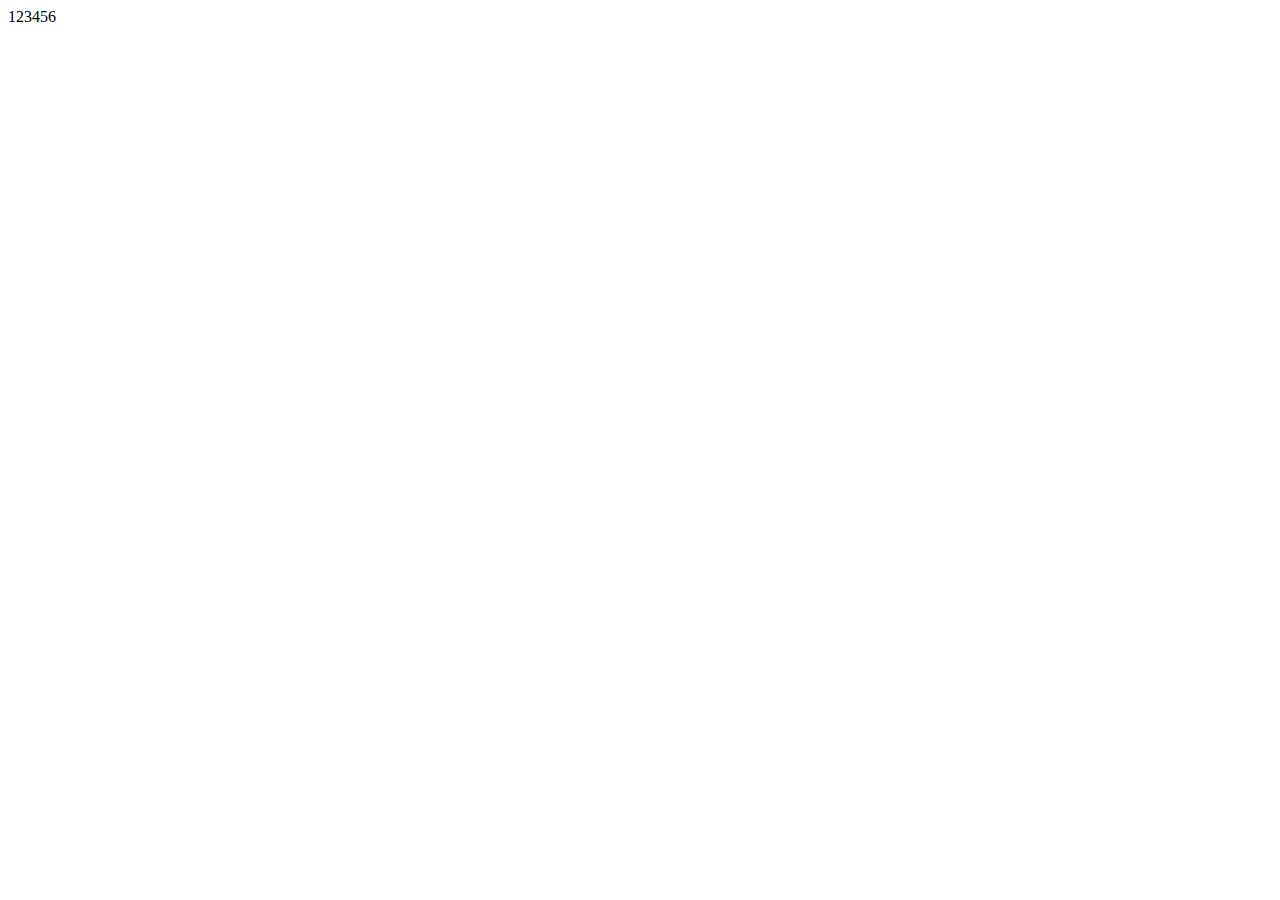
==== index.html @ ac0caf15 "注册和登录功能完成" ====
<!DOCTYPE html>
<html lang="en">
<head>
    <meta charset="UTF-8">
    <meta http-equiv="X-UA-Compatible" content="IE=edge">
    <meta name="viewport" content="width=device-width, initial-scale=1.0">
    <title>Document</title>
</head>
<body>
    123456
</body>
</html>
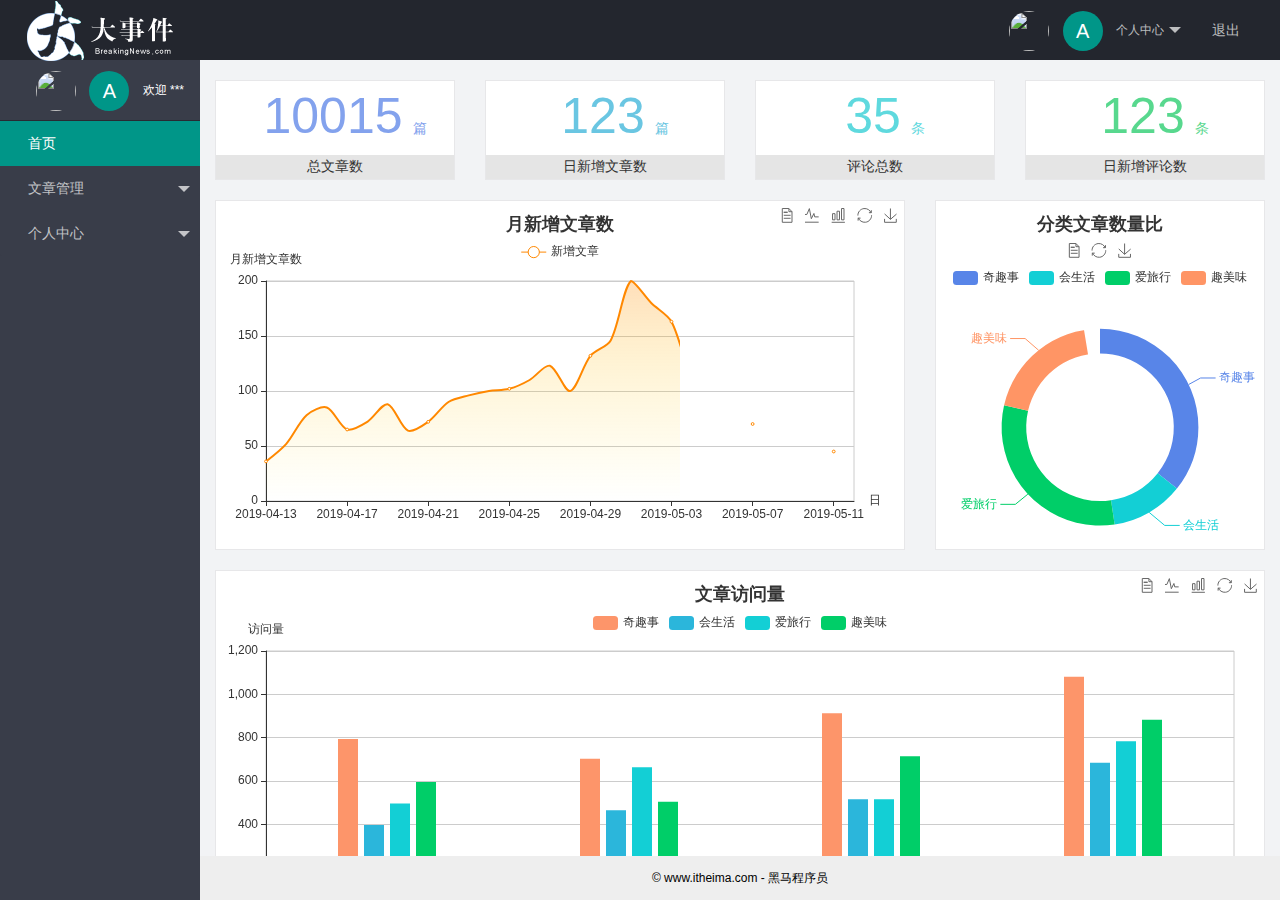
==== commit e74cef14: "主页功能完成" ====
--- a/index.html
+++ b/index.html
@@ -1,12 +1,100 @@
 <!DOCTYPE html>
 <html lang="en">
-<head>
-    <meta charset="UTF-8">
-    <meta http-equiv="X-UA-Compatible" content="IE=edge">
-    <meta name="viewport" content="width=device-width, initial-scale=1.0">
-    <title>Document</title>
-</head>
-<body>
-    123456
-</body>
+  <head>
+    <meta charset="UTF-8" />
+    <meta name="viewport" content="width=device-width, initial-scale=1.0" />
+    <title>后台主页</title>
+    <!-- 导入 layui 的样式表 -->
+    <link rel="stylesheet" href="/assets/lib/layui/css/layui.css" />
+    <link rel="stylesheet" href="/assets/css/index.css">
+  </head>
+  <body class="layui-layout-body">
+    <div class="layui-layout layui-layout-admin">
+        <div class="layui-header">
+          <div class="layui-logo">
+            <img src="/assets/images/logo.png" alt="" />
+          </div>
+          <!-- 头部区域（可配合layui已有的水平导航） -->
+          <ul class="layui-nav layui-layout-right">
+            <li class="layui-nav-item">
+              <a href="javascript:;" class="userinfo">
+                <img src="http://t.cn/RCzsdCq" class="layui-nav-img" />
+                <span class="text-avatar">A</span>
+                个人中心
+              </a>
+              <dl class="layui-nav-child">
+                <dd><a href="javascript:;">基本资料</a></dd>
+                <dd><a href="javascript:;">更换头像</a></dd>
+                <dd><a href="javascript:;">重置密码</a></dd>
+              </dl>
+            </li>
+            <li class="layui-nav-item">
+              <a href="javascript:;" id="btnLogout"><span class="iconfont icon-tuichu"></span>退出</a>
+            </li>
+          </ul>
+        </div>
+  
+        <div class="layui-side layui-bg-black">
+          <div class="layui-side-scroll">
+            <div class="userinfo">
+              <img src="http://t.cn/RCzsdCq" class="layui-nav-img" />
+              <span class="text-avatar">A</span>
+              <span id="welcome">欢迎 ***</span>
+            </div>
+            <!-- 左侧导航区域（可配合layui已有的垂直导航） -->
+            <ul class="layui-nav layui-nav-tree" lay-shrink="all">
+              <li class="layui-nav-item layui-this">
+                <a href="/home/dashboard.html" target="fm"><span class="iconfont icon-home"></span>首页</a>
+              </li>
+              <li class="layui-nav-item">
+                <a class="" href="javascript:;"><span class="iconfont icon-16"></span>文章管理</a>
+                <dl class="layui-nav-child">
+                  <dd>
+                    <a href="javascript:;"><i class="layui-icon layui-icon-app"></i>文章类别</a>
+                  </dd>
+                  <dd>
+                    <a href="javascript:;"><i class="layui-icon layui-icon-app"></i>文章列表</a>
+                  </dd>
+                  <dd>
+                    <a href="javascript:;"><i class="layui-icon layui-icon-app"></i>发布文章</a>
+                  </dd>
+                </dl>
+              </li>
+              <li class="layui-nav-item">
+                <a href="javascript:;"><span class="iconfont icon-user"></span>个人中心</a>
+                <dl class="layui-nav-child">
+                  <dd>
+                    <a href="javascript:;"><i class="layui-icon layui-icon-app"></i>基本资料</a>
+                  </dd>
+                  <dd>
+                    <a href="javascript:;"><i class="layui-icon layui-icon-app"></i>更换头像</a>
+                  </dd>
+                  <dd>
+                    <a href="javascript:;"><i class="layui-icon layui-icon-app"></i>重置密码</a>
+                  </dd>
+                </dl>
+              </li>
+            </ul>
+          </div>
+        </div>
+  
+        <div class="layui-body">
+          <!-- 内容主体区域 -->
+          <iframe name="fm" src="/home/dashboard.html" frameborder="0"></iframe>
+        </div>
+  
+        <div class="layui-footer">
+          <!-- 底部固定区域 -->
+          © www.itheima.com - 黑马程序员
+        </div>
+      </div>
+    <!-- 导入 layui 的JS文件 -->
+    <script src="/assets/lib/layui/layui.all.js"></script>
+    <!-- 导入 jQuery -->
+    <script src="/assets/lib/jquery.js"></script>
+    <!-- 导入自己封装的 baseAPI -->
+    <script src="/assets/js/baseAPI.js"></script>
+    <!-- 导入自己的 js 文件 -->
+    <script src="/assets/js/index.js"></script>
+  </body>
 </html>--- a/assets/lib/layui/css/layui.css
+++ b/assets/lib/layui/css/layui.css
@@ -0,0 +1,2 @@
+/** layui-v2.5.5 MIT License By https://www.layui.com */
+ .layui-inline,img{display:inline-block;vertical-align:middle}h1,h2,h3,h4,h5,h6{font-weight:400}.layui-edge,.layui-header,.layui-inline,.layui-main{position:relative}.layui-body,.layui-edge,.layui-elip{overflow:hidden}.layui-btn,.layui-edge,.layui-inline,img{vertical-align:middle}.layui-btn,.layui-disabled,.layui-icon,.layui-unselect{-moz-user-select:none;-webkit-user-select:none;-ms-user-select:none}.layui-elip,.layui-form-checkbox span,.layui-form-pane .layui-form-label{text-overflow:ellipsis;white-space:nowrap}.layui-breadcrumb,.layui-tree-btnGroup{visibility:hidden}blockquote,body,button,dd,div,dl,dt,form,h1,h2,h3,h4,h5,h6,input,li,ol,p,pre,td,textarea,th,ul{margin:0;padding:0;-webkit-tap-highlight-color:rgba(0,0,0,0)}a:active,a:hover{outline:0}img{border:none}li{list-style:none}table{border-collapse:collapse;border-spacing:0}h4,h5,h6{font-size:100%}button,input,optgroup,option,select,textarea{font-family:inherit;font-size:inherit;font-style:inherit;font-weight:inherit;outline:0}pre{white-space:pre-wrap;white-space:-moz-pre-wrap;white-space:-pre-wrap;white-space:-o-pre-wrap;word-wrap:break-word}body{line-height:24px;font:14px Helvetica Neue,Helvetica,PingFang SC,Tahoma,Arial,sans-serif}hr{height:1px;margin:10px 0;border:0;clear:both}a{color:#333;text-decoration:none}a:hover{color:#777}a cite{font-style:normal;*cursor:pointer}.layui-border-box,.layui-border-box *{box-sizing:border-box}.layui-box,.layui-box *{box-sizing:content-box}.layui-clear{clear:both;*zoom:1}.layui-clear:after{content:'\20';clear:both;*zoom:1;display:block;height:0}.layui-inline{*display:inline;*zoom:1}.layui-edge{display:inline-block;width:0;height:0;border-width:6px;border-style:dashed;border-color:transparent}.layui-edge-top{top:-4px;border-bottom-color:#999;border-bottom-style:solid}.layui-edge-right{border-left-color:#999;border-left-style:solid}.layui-edge-bottom{top:2px;border-top-color:#999;border-top-style:solid}.layui-edge-left{border-right-color:#999;border-right-style:solid}.layui-disabled,.layui-disabled:hover{color:#d2d2d2!important;cursor:not-allowed!important}.layui-circle{border-radius:100%}.layui-show{display:block!important}.layui-hide{display:none!important}@font-face{font-family:layui-icon;src:url(../font/iconfont.eot?v=250);src:url(../font/iconfont.eot?v=250#iefix) format('embedded-opentype'),url(../font/iconfont.woff2?v=250) format('woff2'),url(../font/iconfont.woff?v=250) format('woff'),url(../font/iconfont.ttf?v=250) format('truetype'),url(../font/iconfont.svg?v=250#layui-icon) format('svg')}.layui-icon{font-family:layui-icon!important;font-size:16px;font-style:normal;-webkit-font-smoothing:antialiased;-moz-osx-font-smoothing:grayscale}.layui-icon-reply-fill:before{content:"\e611"}.layui-icon-set-fill:before{content:"\e614"}.layui-icon-menu-fill:before{content:"\e60f"}.layui-icon-search:before{content:"\e615"}.layui-icon-share:before{content:"\e641"}.layui-icon-set-sm:before{content:"\e620"}.layui-icon-engine:before{content:"\e628"}.layui-icon-close:before{content:"\1006"}.layui-icon-close-fill:before{content:"\1007"}.layui-icon-chart-screen:before{content:"\e629"}.layui-icon-star:before{content:"\e600"}.layui-icon-circle-dot:before{content:"\e617"}.layui-icon-chat:before{content:"\e606"}.layui-icon-release:before{content:"\e609"}.layui-icon-list:before{content:"\e60a"}.layui-icon-chart:before{content:"\e62c"}.layui-icon-ok-circle:before{content:"\1005"}.layui-icon-layim-theme:before{content:"\e61b"}.layui-icon-table:before{content:"\e62d"}.layui-icon-right:before{content:"\e602"}.layui-icon-left:before{content:"\e603"}.layui-icon-cart-simple:before{content:"\e698"}.layui-icon-face-cry:before{content:"\e69c"}.layui-icon-face-smile:before{content:"\e6af"}.layui-icon-survey:before{content:"\e6b2"}.layui-icon-tree:before{content:"\e62e"}.layui-icon-upload-circle:before{content:"\e62f"}.layui-icon-add-circle:before{content:"\e61f"}.layui-icon-download-circle:before{content:"\e601"}.layui-icon-templeate-1:before{content:"\e630"}.layui-icon-util:before{content:"\e631"}.layui-icon-face-surprised:before{content:"\e664"}.layui-icon-edit:before{content:"\e642"}.layui-icon-speaker:before{content:"\e645"}.layui-icon-down:before{content:"\e61a"}.layui-icon-file:before{content:"\e621"}.layui-icon-layouts:before{content:"\e632"}.layui-icon-rate-half:before{content:"\e6c9"}.layui-icon-add-circle-fine:before{content:"\e608"}.layui-icon-prev-circle:before{content:"\e633"}.layui-icon-read:before{content:"\e705"}.layui-icon-404:before{content:"\e61c"}.layui-icon-carousel:before{content:"\e634"}.layui-icon-help:before{content:"\e607"}.layui-icon-code-circle:before{content:"\e635"}.layui-icon-water:before{content:"\e636"}.layui-icon-username:before{content:"\e66f"}.layui-icon-find-fill:before{content:"\e670"}.layui-icon-about:before{content:"\e60b"}.layui-icon-location:before{content:"\e715"}.layui-icon-up:before{content:"\e619"}.layui-icon-pause:before{content:"\e651"}.layui-icon-date:before{content:"\e637"}.layui-icon-layim-uploadfile:before{content:"\e61d"}.layui-icon-delete:before{content:"\e640"}.layui-icon-play:before{content:"\e652"}.layui-icon-top:before{content:"\e604"}.layui-icon-friends:before{content:"\e612"}.layui-icon-refresh-3:before{content:"\e9aa"}.layui-icon-ok:before{content:"\e605"}.layui-icon-layer:before{content:"\e638"}.layui-icon-face-smile-fine:before{content:"\e60c"}.layui-icon-dollar:before{content:"\e659"}.layui-icon-group:before{content:"\e613"}.layui-icon-layim-download:before{content:"\e61e"}.layui-icon-picture-fine:before{content:"\e60d"}.layui-icon-link:before{content:"\e64c"}.layui-icon-diamond:before{content:"\e735"}.layui-icon-log:before{content:"\e60e"}.layui-icon-rate-solid:before{content:"\e67a"}.layui-icon-fonts-del:before{content:"\e64f"}.layui-icon-unlink:before{content:"\e64d"}.layui-icon-fonts-clear:before{content:"\e639"}.layui-icon-triangle-r:before{content:"\e623"}.layui-icon-circle:before{content:"\e63f"}.layui-icon-radio:before{content:"\e643"}.layui-icon-align-center:before{content:"\e647"}.layui-icon-align-right:before{content:"\e648"}.layui-icon-align-left:before{content:"\e649"}.layui-icon-loading-1:before{content:"\e63e"}.layui-icon-return:before{content:"\e65c"}.layui-icon-fonts-strong:before{content:"\e62b"}.layui-icon-upload:before{content:"\e67c"}.layui-icon-dialogue:before{content:"\e63a"}.layui-icon-video:before{content:"\e6ed"}.layui-icon-headset:before{content:"\e6fc"}.layui-icon-cellphone-fine:before{content:"\e63b"}.layui-icon-add-1:before{content:"\e654"}.layui-icon-face-smile-b:before{content:"\e650"}.layui-icon-fonts-html:before{content:"\e64b"}.layui-icon-form:before{content:"\e63c"}.layui-icon-cart:before{content:"\e657"}.layui-icon-camera-fill:before{content:"\e65d"}.layui-icon-tabs:before{content:"\e62a"}.layui-icon-fonts-code:before{content:"\e64e"}.layui-icon-fire:before{content:"\e756"}.layui-icon-set:before{content:"\e716"}.layui-icon-fonts-u:before{content:"\e646"}.layui-icon-triangle-d:before{content:"\e625"}.layui-icon-tips:before{content:"\e702"}.layui-icon-picture:before{content:"\e64a"}.layui-icon-more-vertical:before{content:"\e671"}.layui-icon-flag:before{content:"\e66c"}.layui-icon-loading:before{content:"\e63d"}.layui-icon-fonts-i:before{content:"\e644"}.layui-icon-refresh-1:before{content:"\e666"}.layui-icon-rmb:before{content:"\e65e"}.layui-icon-home:before{content:"\e68e"}.layui-icon-user:before{content:"\e770"}.layui-icon-notice:before{content:"\e667"}.layui-icon-login-weibo:before{content:"\e675"}.layui-icon-voice:before{content:"\e688"}.layui-icon-upload-drag:before{content:"\e681"}.layui-icon-login-qq:before{content:"\e676"}.layui-icon-snowflake:before{content:"\e6b1"}.layui-icon-file-b:before{content:"\e655"}.layui-icon-template:before{content:"\e663"}.layui-icon-auz:before{content:"\e672"}.layui-icon-console:before{content:"\e665"}.layui-icon-app:before{content:"\e653"}.layui-icon-prev:before{content:"\e65a"}.layui-icon-website:before{content:"\e7ae"}.layui-icon-next:before{content:"\e65b"}.layui-icon-component:before{content:"\e857"}.layui-icon-more:before{content:"\e65f"}.layui-icon-login-wechat:before{content:"\e677"}.layui-icon-shrink-right:before{content:"\e668"}.layui-icon-spread-left:before{content:"\e66b"}.layui-icon-camera:before{content:"\e660"}.layui-icon-note:before{content:"\e66e"}.layui-icon-refresh:before{content:"\e669"}.layui-icon-female:before{content:"\e661"}.layui-icon-male:before{content:"\e662"}.layui-icon-password:before{content:"\e673"}.layui-icon-senior:before{content:"\e674"}.layui-icon-theme:before{content:"\e66a"}.layui-icon-tread:before{content:"\e6c5"}.layui-icon-praise:before{content:"\e6c6"}.layui-icon-star-fill:before{content:"\e658"}.layui-icon-rate:before{content:"\e67b"}.layui-icon-template-1:before{content:"\e656"}.layui-icon-vercode:before{content:"\e679"}.layui-icon-cellphone:before{content:"\e678"}.layui-icon-screen-full:before{content:"\e622"}.layui-icon-screen-restore:before{content:"\e758"}.layui-icon-cols:before{content:"\e610"}.layui-icon-export:before{content:"\e67d"}.layui-icon-print:before{content:"\e66d"}.layui-icon-slider:before{content:"\e714"}.layui-icon-addition:before{content:"\e624"}.layui-icon-subtraction:before{content:"\e67e"}.layui-icon-service:before{content:"\e626"}.layui-icon-transfer:before{content:"\e691"}.layui-main{width:1140px;margin:0 auto}.layui-header{z-index:1000;height:60px}.layui-header a:hover{transition:all .5s;-webkit-transition:all .5s}.layui-side{position:fixed;left:0;top:0;bottom:0;z-index:999;width:200px;overflow-x:hidden}.layui-side-scroll{position:relative;width:220px;height:100%;overflow-x:hidden}.layui-body{position:absolute;left:200px;right:0;top:0;bottom:0;z-index:998;width:auto;overflow-y:auto;box-sizing:border-box}.layui-layout-body{overflow:hidden}.layui-layout-admin .layui-header{background-color:#23262E}.layui-layout-admin .layui-side{top:60px;width:200px;overflow-x:hidden}.layui-layout-admin .layui-body{position:fixed;top:60px;bottom:44px}.layui-layout-admin .layui-main{width:auto;margin:0 15px}.layui-layout-admin .layui-footer{position:fixed;left:200px;right:0;bottom:0;height:44px;line-height:44px;padding:0 15px;background-color:#eee}.layui-layout-admin .layui-logo{position:absolute;left:0;top:0;width:200px;height:100%;line-height:60px;text-align:center;color:#009688;font-size:16px}.layui-layout-admin .layui-header .layui-nav{background:0 0}.layui-layout-left{position:absolute!important;left:200px;top:0}.layui-layout-right{position:absolute!important;right:0;top:0}.layui-container{position:relative;margin:0 auto;padding:0 15px;box-sizing:border-box}.layui-fluid{position:relative;margin:0 auto;padding:0 15px}.layui-row:after,.layui-row:before{content:'';display:block;clear:both}.layui-col-lg1,.layui-col-lg10,.layui-col-lg11,.layui-col-lg12,.layui-col-lg2,.layui-col-lg3,.layui-col-lg4,.layui-col-lg5,.layui-col-lg6,.layui-col-lg7,.layui-col-lg8,.layui-col-lg9,.layui-col-md1,.layui-col-md10,.layui-col-md11,.layui-col-md12,.layui-col-md2,.layui-col-md3,.layui-col-md4,.layui-col-md5,.layui-col-md6,.layui-col-md7,.layui-col-md8,.layui-col-md9,.layui-col-sm1,.layui-col-sm10,.layui-col-sm11,.layui-col-sm12,.layui-col-sm2,.layui-col-sm3,.layui-col-sm4,.layui-col-sm5,.layui-col-sm6,.layui-col-sm7,.layui-col-sm8,.layui-col-sm9,.layui-col-xs1,.layui-col-xs10,.layui-col-xs11,.layui-col-xs12,.layui-col-xs2,.layui-col-xs3,.layui-col-xs4,.layui-col-xs5,.layui-col-xs6,.layui-col-xs7,.layui-col-xs8,.layui-col-xs9{position:relative;display:block;box-sizing:border-box}.layui-col-xs1,.layui-col-xs10,.layui-col-xs11,.layui-col-xs12,.layui-col-xs2,.layui-col-xs3,.layui-col-xs4,.layui-col-xs5,.layui-col-xs6,.layui-col-xs7,.layui-col-xs8,.layui-col-xs9{float:left}.layui-col-xs1{width:8.33333333%}.layui-col-xs2{width:16.66666667%}.layui-col-xs3{width:25%}.layui-col-xs4{width:33.33333333%}.layui-col-xs5{width:41.66666667%}.layui-col-xs6{width:50%}.layui-col-xs7{width:58.33333333%}.layui-col-xs8{width:66.66666667%}.layui-col-xs9{width:75%}.layui-col-xs10{width:83.33333333%}.layui-col-xs11{width:91.66666667%}.layui-col-xs12{width:100%}.layui-col-xs-offset1{margin-left:8.33333333%}.layui-col-xs-offset2{margin-left:16.66666667%}.layui-col-xs-offset3{margin-left:25%}.layui-col-xs-offset4{margin-left:33.33333333%}.layui-col-xs-offset5{margin-left:41.66666667%}.layui-col-xs-offset6{margin-left:50%}.layui-col-xs-offset7{margin-left:58.33333333%}.layui-col-xs-offset8{margin-left:66.66666667%}.layui-col-xs-offset9{margin-left:75%}.layui-col-xs-offset10{margin-left:83.33333333%}.layui-col-xs-offset11{margin-left:91.66666667%}.layui-col-xs-offset12{margin-left:100%}@media screen and (max-width:768px){.layui-hide-xs{display:none!important}.layui-show-xs-block{display:block!important}.layui-show-xs-inline{display:inline!important}.layui-show-xs-inline-block{display:inline-block!important}}@media screen and (min-width:768px){.layui-container{width:750px}.layui-hide-sm{display:none!important}.layui-show-sm-block{display:block!important}.layui-show-sm-inline{display:inline!important}.layui-show-sm-inline-block{display:inline-block!important}.layui-col-sm1,.layui-col-sm10,.layui-col-sm11,.layui-col-sm12,.layui-col-sm2,.layui-col-sm3,.layui-col-sm4,.layui-col-sm5,.layui-col-sm6,.layui-col-sm7,.layui-col-sm8,.layui-col-sm9{float:left}.layui-col-sm1{width:8.33333333%}.layui-col-sm2{width:16.66666667%}.layui-col-sm3{width:25%}.layui-col-sm4{width:33.33333333%}.layui-col-sm5{width:41.66666667%}.layui-col-sm6{width:50%}.layui-col-sm7{width:58.33333333%}.layui-col-sm8{width:66.66666667%}.layui-col-sm9{width:75%}.layui-col-sm10{width:83.33333333%}.layui-col-sm11{width:91.66666667%}.layui-col-sm12{width:100%}.layui-col-sm-offset1{margin-left:8.33333333%}.layui-col-sm-offset2{margin-left:16.66666667%}.layui-col-sm-offset3{margin-left:25%}.layui-col-sm-offset4{margin-left:33.33333333%}.layui-col-sm-offset5{margin-left:41.66666667%}.layui-col-sm-offset6{margin-left:50%}.layui-col-sm-offset7{margin-left:58.33333333%}.layui-col-sm-offset8{margin-left:66.66666667%}.layui-col-sm-offset9{margin-left:75%}.layui-col-sm-offset10{margin-left:83.33333333%}.layui-col-sm-offset11{margin-left:91.66666667%}.layui-col-sm-offset12{margin-left:100%}}@media screen and (min-width:992px){.layui-container{width:970px}.layui-hide-md{display:none!important}.layui-show-md-block{display:block!important}.layui-show-md-inline{display:inline!important}.layui-show-md-inline-block{display:inline-block!important}.layui-col-md1,.layui-col-md10,.layui-col-md11,.layui-col-md12,.layui-col-md2,.layui-col-md3,.layui-col-md4,.layui-col-md5,.layui-col-md6,.layui-col-md7,.layui-col-md8,.layui-col-md9{float:left}.layui-col-md1{width:8.33333333%}.layui-col-md2{width:16.66666667%}.layui-col-md3{width:25%}.layui-col-md4{width:33.33333333%}.layui-col-md5{width:41.66666667%}.layui-col-md6{width:50%}.layui-col-md7{width:58.33333333%}.layui-col-md8{width:66.66666667%}.layui-col-md9{width:75%}.layui-col-md10{width:83.33333333%}.layui-col-md11{width:91.66666667%}.layui-col-md12{width:100%}.layui-col-md-offset1{margin-left:8.33333333%}.layui-col-md-offset2{margin-left:16.66666667%}.layui-col-md-offset3{margin-left:25%}.layui-col-md-offset4{margin-left:33.33333333%}.layui-col-md-offset5{margin-left:41.66666667%}.layui-col-md-offset6{margin-left:50%}.layui-col-md-offset7{margin-left:58.33333333%}.layui-col-md-offset8{margin-left:66.66666667%}.layui-col-md-offset9{margin-left:75%}.layui-col-md-offset10{margin-left:83.33333333%}.layui-col-md-offset11{margin-left:91.66666667%}.layui-col-md-offset12{margin-left:100%}}@media screen and (min-width:1200px){.layui-container{width:1170px}.layui-hide-lg{display:none!important}.layui-show-lg-block{display:block!important}.layui-show-lg-inline{display:inline!important}.layui-show-lg-inline-block{display:inline-block!important}.layui-col-lg1,.layui-col-lg10,.layui-col-lg11,.layui-col-lg12,.layui-col-lg2,.layui-col-lg3,.layui-col-lg4,.layui-col-lg5,.layui-col-lg6,.layui-col-lg7,.layui-col-lg8,.layui-col-lg9{float:left}.layui-col-lg1{width:8.33333333%}.layui-col-lg2{width:16.66666667%}.layui-col-lg3{width:25%}.layui-col-lg4{width:33.33333333%}.layui-col-lg5{width:41.66666667%}.layui-col-lg6{width:50%}.layui-col-lg7{width:58.33333333%}.layui-col-lg8{width:66.66666667%}.layui-col-lg9{width:75%}.layui-col-lg10{width:83.33333333%}.layui-col-lg11{width:91.66666667%}.layui-col-lg12{width:100%}.layui-col-lg-offset1{margin-left:8.33333333%}.layui-col-lg-offset2{margin-left:16.66666667%}.layui-col-lg-offset3{margin-left:25%}.layui-col-lg-offset4{margin-left:33.33333333%}.layui-col-lg-offset5{margin-left:41.66666667%}.layui-col-lg-offset6{margin-left:50%}.layui-col-lg-offset7{margin-left:58.33333333%}.layui-col-lg-offset8{margin-left:66.66666667%}.layui-col-lg-offset9{margin-left:75%}.layui-col-lg-offset10{margin-left:83.33333333%}.layui-col-lg-offset11{margin-left:91.66666667%}.layui-col-lg-offset12{margin-left:100%}}.layui-col-space1{margin:-.5px}.layui-col-space1>*{padding:.5px}.layui-col-space3{margin:-1.5px}.layui-col-space3>*{padding:1.5px}.layui-col-space5{margin:-2.5px}.layui-col-space5>*{padding:2.5px}.layui-col-space8{margin:-3.5px}.layui-col-space8>*{padding:3.5px}.layui-col-space10{margin:-5px}.layui-col-space10>*{padding:5px}.layui-col-space12{margin:-6px}.layui-col-space12>*{padding:6px}.layui-col-space15{margin:-7.5px}.layui-col-space15>*{padding:7.5px}.layui-col-space18{margin:-9px}.layui-col-space18>*{padding:9px}.layui-col-space20{margin:-10px}.layui-col-space20>*{padding:10px}.layui-col-space22{margin:-11px}.layui-col-space22>*{padding:11px}.layui-col-space25{margin:-12.5px}.layui-col-space25>*{padding:12.5px}.layui-col-space30{margin:-15px}.layui-col-space30>*{padding:15px}.layui-btn,.layui-input,.layui-select,.layui-textarea,.layui-upload-button{outline:0;-webkit-appearance:none;transition:all .3s;-webkit-transition:all .3s;box-sizing:border-box}.layui-elem-quote{margin-bottom:10px;padding:15px;line-height:22px;border-left:5px solid #009688;border-radius:0 2px 2px 0;background-color:#f2f2f2}.layui-quote-nm{border-style:solid;border-width:1px 1px 1px 5px;background:0 0}.layui-elem-field{margin-bottom:10px;padding:0;border-width:1px;border-style:solid}.layui-elem-field legend{margin-left:20px;padding:0 10px;font-size:20px;font-weight:300}.layui-field-title{margin:10px 0 20px;border-width:1px 0 0}.layui-field-box{padding:10px 15px}.layui-field-title .layui-field-box{padding:10px 0}.layui-progress{position:relative;height:6px;border-radius:20px;background-color:#e2e2e2}.layui-progress-bar{position:absolute;left:0;top:0;width:0;max-width:100%;height:6px;border-radius:20px;text-align:right;background-color:#5FB878;transition:all .3s;-webkit-transition:all .3s}.layui-progress-big,.layui-progress-big .layui-progress-bar{height:18px;line-height:18px}.layui-progress-text{position:relative;top:-20px;line-height:18px;font-size:12px;color:#666}.layui-progress-big .layui-progress-text{position:static;padding:0 10px;color:#fff}.layui-collapse{border-width:1px;border-style:solid;border-radius:2px}.layui-colla-content,.layui-colla-item{border-top-width:1px;border-top-style:solid}.layui-colla-item:first-child{border-top:none}.layui-colla-title{position:relative;height:42px;line-height:42px;padding:0 15px 0 35px;color:#333;background-color:#f2f2f2;cursor:pointer;font-size:14px;overflow:hidden}.layui-colla-content{display:none;padding:10px 15px;line-height:22px;color:#666}.layui-colla-icon{position:absolute;left:15px;top:0;font-size:14px}.layui-card{margin-bottom:15px;border-radius:2px;background-color:#fff;box-shadow:0 1px 2px 0 rgba(0,0,0,.05)}.layui-card:last-child{margin-bottom:0}.layui-card-header{position:relative;height:42px;line-height:42px;padding:0 15px;border-bottom:1px solid #f6f6f6;color:#333;border-radius:2px 2px 0 0;font-size:14px}.layui-bg-black,.layui-bg-blue,.layui-bg-cyan,.layui-bg-green,.layui-bg-orange,.layui-bg-red{color:#fff!important}.layui-card-body{position:relative;padding:10px 15px;line-height:24px}.layui-card-body[pad15]{padding:15px}.layui-card-body[pad20]{padding:20px}.layui-card-body .layui-table{margin:5px 0}.layui-card .layui-tab{margin:0}.layui-panel-window{position:relative;padding:15px;border-radius:0;border-top:5px solid #E6E6E6;background-color:#fff}.layui-auxiliar-moving{position:fixed;left:0;right:0;top:0;bottom:0;width:100%;height:100%;background:0 0;z-index:9999999999}.layui-form-label,.layui-form-mid,.layui-form-select,.layui-input-block,.layui-input-inline,.layui-textarea{position:relative}.layui-bg-red{background-color:#FF5722!important}.layui-bg-orange{background-color:#FFB800!important}.layui-bg-green{background-color:#009688!important}.layui-bg-cyan{background-color:#2F4056!important}.layui-bg-blue{background-color:#1E9FFF!important}.layui-bg-black{background-color:#393D49!important}.layui-bg-gray{background-color:#eee!important;color:#666!important}.layui-badge-rim,.layui-colla-content,.layui-colla-item,.layui-collapse,.layui-elem-field,.layui-form-pane .layui-form-item[pane],.layui-form-pane .layui-form-label,.layui-input,.layui-layedit,.layui-layedit-tool,.layui-quote-nm,.layui-select,.layui-tab-bar,.layui-tab-card,.layui-tab-title,.layui-tab-title .layui-this:after,.layui-textarea{border-color:#e6e6e6}.layui-timeline-item:before,hr{background-color:#e6e6e6}.layui-text{line-height:22px;font-size:14px;color:#666}.layui-text h1,.layui-text h2,.layui-text h3{font-weight:500;color:#333}.layui-text h1{font-size:30px}.layui-text h2{font-size:24px}.layui-text h3{font-size:18px}.layui-text a:not(.layui-btn){color:#01AAED}.layui-text a:not(.layui-btn):hover{text-decoration:underline}.layui-text ul{padding:5px 0 5px 15px}.layui-text ul li{margin-top:5px;list-style-type:disc}.layui-text em,.layui-word-aux{color:#999!important;padding:0 5px!important}.layui-btn{display:inline-block;height:38px;line-height:38px;padding:0 18px;background-color:#009688;color:#fff;white-space:nowrap;text-align:center;font-size:14px;border:none;border-radius:2px;cursor:pointer}.layui-btn:hover{opacity:.8;filter:alpha(opacity=80);color:#fff}.layui-btn:active{opacity:1;filter:alpha(opacity=100)}.layui-btn+.layui-btn{margin-left:10px}.layui-btn-container{font-size:0}.layui-btn-container .layui-btn{margin-right:10px;margin-bottom:10px}.layui-btn-container .layui-btn+.layui-btn{margin-left:0}.layui-table .layui-btn-container .layui-btn{margin-bottom:9px}.layui-btn-radius{border-radius:100px}.layui-btn .layui-icon{margin-right:3px;font-size:18px;vertical-align:bottom;vertical-align:middle\9}.layui-btn-primary{border:1px solid #C9C9C9;background-color:#fff;color:#555}.layui-btn-primary:hover{border-color:#009688;color:#333}.layui-btn-normal{background-color:#1E9FFF}.layui-btn-warm{background-color:#FFB800}.layui-btn-danger{background-color:#FF5722}.layui-btn-checked{background-color:#5FB878}.layui-btn-disabled,.layui-btn-disabled:active,.layui-btn-disabled:hover{border:1px solid #e6e6e6;background-color:#FBFBFB;color:#C9C9C9;cursor:not-allowed;opacity:1}.layui-btn-lg{height:44px;line-height:44px;padding:0 25px;font-size:16px}.layui-btn-sm{height:30px;line-height:30px;padding:0 10px;font-size:12px}.layui-btn-sm i{font-size:16px!important}.layui-btn-xs{height:22px;line-height:22px;padding:0 5px;font-size:12px}.layui-btn-xs i{font-size:14px!important}.layui-btn-group{display:inline-block;vertical-align:middle;font-size:0}.layui-btn-group .layui-btn{margin-left:0!important;margin-right:0!important;border-left:1px solid rgba(255,255,255,.5);border-radius:0}.layui-btn-group .layui-btn-primary{border-left:none}.layui-btn-group .layui-btn-primary:hover{border-color:#C9C9C9;color:#009688}.layui-btn-group .layui-btn:first-child{border-left:none;border-radius:2px 0 0 2px}.layui-btn-group .layui-btn-primary:first-child{border-left:1px solid #c9c9c9}.layui-btn-group .layui-btn:last-child{border-radius:0 2px 2px 0}.layui-btn-group .layui-btn+.layui-btn{margin-left:0}.layui-btn-group+.layui-btn-group{margin-left:10px}.layui-btn-fluid{width:100%}.layui-input,.layui-select,.layui-textarea{height:38px;line-height:1.3;line-height:38px\9;border-width:1px;border-style:solid;background-color:#fff;border-radius:2px}.layui-input::-webkit-input-placeholder,.layui-select::-webkit-input-placeholder,.layui-textarea::-webkit-input-placeholder{line-height:1.3}.layui-input,.layui-textarea{display:block;width:100%;padding-left:10px}.layui-input:hover,.layui-textarea:hover{border-color:#D2D2D2!important}.layui-input:focus,.layui-textarea:focus{border-color:#C9C9C9!important}.layui-textarea{min-height:100px;height:auto;line-height:20px;padding:6px 10px;resize:vertical}.layui-select{padding:0 10px}.layui-form input[type=checkbox],.layui-form input[type=radio],.layui-form select{display:none}.layui-form [lay-ignore]{display:initial}.layui-form-item{margin-bottom:15px;clear:both;*zoom:1}.layui-form-item:after{content:'\20';clear:both;*zoom:1;display:block;height:0}.layui-form-label{float:left;display:block;padding:9px 15px;width:80px;font-weight:400;line-height:20px;text-align:right}.layui-form-label-col{display:block;float:none;padding:9px 0;line-height:20px;text-align:left}.layui-form-item .layui-inline{margin-bottom:5px;margin-right:10px}.layui-input-block{margin-left:110px;min-height:36px}.layui-input-inline{display:inline-block;vertical-align:middle}.layui-form-item .layui-input-inline{float:left;width:190px;margin-right:10px}.layui-form-text .layui-input-inline{width:auto}.layui-form-mid{float:left;display:block;padding:9px 0!important;line-height:20px;margin-right:10px}.layui-form-danger+.layui-form-select .layui-input,.layui-form-danger:focus{border-color:#FF5722!important}.layui-form-select .layui-input{padding-right:30px;cursor:pointer}.layui-form-select .layui-edge{position:absolute;right:10px;top:50%;margin-top:-3px;cursor:pointer;border-width:6px;border-top-color:#c2c2c2;border-top-style:solid;transition:all .3s;-webkit-transition:all .3s}.layui-form-select dl{display:none;position:absolute;left:0;top:42px;padding:5px 0;z-index:899;min-width:100%;border:1px solid #d2d2d2;max-height:300px;overflow-y:auto;background-color:#fff;border-radius:2px;box-shadow:0 2px 4px rgba(0,0,0,.12);box-sizing:border-box}.layui-form-select dl dd,.layui-form-select dl dt{padding:0 10px;line-height:36px;white-space:nowrap;overflow:hidden;text-overflow:ellipsis}.layui-form-select dl dt{font-size:12px;color:#999}.layui-form-select dl dd{cursor:pointer}.layui-form-select dl dd:hover{background-color:#f2f2f2;-webkit-transition:.5s all;transition:.5s all}.layui-form-select .layui-select-group dd{padding-left:20px}.layui-form-select dl dd.layui-select-tips{padding-left:10px!important;color:#999}.layui-form-select dl dd.layui-this{background-color:#5FB878;color:#fff}.layui-form-checkbox,.layui-form-select dl dd.layui-disabled{background-color:#fff}.layui-form-selected dl{display:block}.layui-form-checkbox,.layui-form-checkbox *,.layui-form-switch{display:inline-block;vertical-align:middle}.layui-form-selected .layui-edge{margin-top:-9px;-webkit-transform:rotate(180deg);transform:rotate(180deg);margin-top:-3px\9}:root .layui-form-selected .layui-edge{margin-top:-9px\0/IE9}.layui-form-selectup dl{top:auto;bottom:42px}.layui-select-none{margin:5px 0;text-align:center;color:#999}.layui-select-disabled .layui-disabled{border-color:#eee!important}.layui-select-disabled .layui-edge{border-top-color:#d2d2d2}.layui-form-checkbox{position:relative;height:30px;line-height:30px;margin-right:10px;padding-right:30px;cursor:pointer;font-size:0;-webkit-transition:.1s linear;transition:.1s linear;box-sizing:border-box}.layui-form-checkbox span{padding:0 10px;height:100%;font-size:14px;border-radius:2px 0 0 2px;background-color:#d2d2d2;color:#fff;overflow:hidden}.layui-form-checkbox:hover span{background-color:#c2c2c2}.layui-form-checkbox i{position:absolute;right:0;top:0;width:30px;height:28px;border:1px solid #d2d2d2;border-left:none;border-radius:0 2px 2px 0;color:#fff;font-size:20px;text-align:center}.layui-form-checkbox:hover i{border-color:#c2c2c2;color:#c2c2c2}.layui-form-checked,.layui-form-checked:hover{border-color:#5FB878}.layui-form-checked span,.layui-form-checked:hover span{background-color:#5FB878}.layui-form-checked i,.layui-form-checked:hover i{color:#5FB878}.layui-form-item .layui-form-checkbox{margin-top:4px}.layui-form-checkbox[lay-skin=primary]{height:auto!important;line-height:normal!important;min-width:18px;min-height:18px;border:none!important;margin-right:0;padding-left:28px;padding-right:0;background:0 0}.layui-form-checkbox[lay-skin=primary] span{padding-left:0;padding-right:15px;line-height:18px;background:0 0;color:#666}.layui-form-checkbox[lay-skin=primary] i{right:auto;left:0;width:16px;height:16px;line-height:16px;border:1px solid #d2d2d2;font-size:12px;border-radius:2px;background-color:#fff;-webkit-transition:.1s linear;transition:.1s linear}.layui-form-checkbox[lay-skin=primary]:hover i{border-color:#5FB878;color:#fff}.layui-form-checked[lay-skin=primary] i{border-color:#5FB878!important;background-color:#5FB878;color:#fff}.layui-checkbox-disbaled[lay-skin=primary] span{background:0 0!important;color:#c2c2c2}.layui-checkbox-disbaled[lay-skin=primary]:hover i{border-color:#d2d2d2}.layui-form-item .layui-form-checkbox[lay-skin=primary]{margin-top:10px}.layui-form-switch{position:relative;height:22px;line-height:22px;min-width:35px;padding:0 5px;margin-top:8px;border:1px solid #d2d2d2;border-radius:20px;cursor:pointer;background-color:#fff;-webkit-transition:.1s linear;transition:.1s linear}.layui-form-switch i{position:absolute;left:5px;top:3px;width:16px;height:16px;border-radius:20px;background-color:#d2d2d2;-webkit-transition:.1s linear;transition:.1s linear}.layui-form-switch em{position:relative;top:0;width:25px;margin-left:21px;padding:0!important;text-align:center!important;color:#999!important;font-style:normal!important;font-size:12px}.layui-form-onswitch{border-color:#5FB878;background-color:#5FB878}.layui-checkbox-disbaled,.layui-checkbox-disbaled i{border-color:#e2e2e2!important}.layui-form-onswitch i{left:100%;margin-left:-21px;background-color:#fff}.layui-form-onswitch em{margin-left:5px;margin-right:21px;color:#fff!important}.layui-checkbox-disbaled span{background-color:#e2e2e2!important}.layui-checkbox-disbaled:hover i{color:#fff!important}[lay-radio]{display:none}.layui-form-radio,.layui-form-radio *{display:inline-block;vertical-align:middle}.layui-form-radio{line-height:28px;margin:6px 10px 0 0;padding-right:10px;cursor:pointer;font-size:0}.layui-form-radio *{font-size:14px}.layui-form-radio>i{margin-right:8px;font-size:22px;color:#c2c2c2}.layui-form-radio>i:hover,.layui-form-radioed>i{color:#5FB878}.layui-radio-disbaled>i{color:#e2e2e2!important}.layui-form-pane .layui-form-label{width:110px;padding:8px 15px;height:38px;line-height:20px;border-width:1px;border-style:solid;border-radius:2px 0 0 2px;text-align:center;background-color:#FBFBFB;overflow:hidden;box-sizing:border-box}.layui-form-pane .layui-input-inline{margin-left:-1px}.layui-form-pane .layui-input-block{margin-left:110px;left:-1px}.layui-form-pane .layui-input{border-radius:0 2px 2px 0}.layui-form-pane .layui-form-text .layui-form-label{float:none;width:100%;border-radius:2px;box-sizing:border-box;text-align:left}.layui-form-pane .layui-form-text .layui-input-inline{display:block;margin:0;top:-1px;clear:both}.layui-form-pane .layui-form-text .layui-input-block{margin:0;left:0;top:-1px}.layui-form-pane .layui-form-text .layui-textarea{min-height:100px;border-radius:0 0 2px 2px}.layui-form-pane .layui-form-checkbox{margin:4px 0 4px 10px}.layui-form-pane .layui-form-radio,.layui-form-pane .layui-form-switch{margin-top:6px;margin-left:10px}.layui-form-pane .layui-form-item[pane]{position:relative;border-width:1px;border-style:solid}.layui-form-pane .layui-form-item[pane] .layui-form-label{position:absolute;left:0;top:0;height:100%;border-width:0 1px 0 0}.layui-form-pane .layui-form-item[pane] .layui-input-inline{margin-left:110px}@media screen and (max-width:450px){.layui-form-item .layui-form-label{text-overflow:ellipsis;overflow:hidden;white-space:nowrap}.layui-form-item .layui-inline{display:block;margin-right:0;margin-bottom:20px;clear:both}.layui-form-item .layui-inline:after{content:'\20';clear:both;display:block;height:0}.layui-form-item .layui-input-inline{display:block;float:none;left:-3px;width:auto;margin:0 0 10px 112px}.layui-form-item .layui-input-inline+.layui-form-mid{margin-left:110px;top:-5px;padding:0}.layui-form-item .layui-form-checkbox{margin-right:5px;margin-bottom:5px}}.layui-layedit{border-width:1px;border-style:solid;border-radius:2px}.layui-layedit-tool{padding:3px 5px;border-bottom-width:1px;border-bottom-style:solid;font-size:0}.layedit-tool-fixed{position:fixed;top:0;border-top:1px solid #e2e2e2}.layui-layedit-tool .layedit-tool-mid,.layui-layedit-tool .layui-icon{display:inline-block;vertical-align:middle;text-align:center;font-size:14px}.layui-layedit-tool .layui-icon{position:relative;width:32px;height:30px;line-height:30px;margin:3px 5px;color:#777;cursor:pointer;border-radius:2px}.layui-layedit-tool .layui-icon:hover{color:#393D49}.layui-layedit-tool .layui-icon:active{color:#000}.layui-layedit-tool .layedit-tool-active{background-color:#e2e2e2;color:#000}.layui-layedit-tool .layui-disabled,.layui-layedit-tool .layui-disabled:hover{color:#d2d2d2;cursor:not-allowed}.layui-layedit-tool .layedit-tool-mid{width:1px;height:18px;margin:0 10px;background-color:#d2d2d2}.layedit-tool-html{width:50px!important;font-size:30px!important}.layedit-tool-b,.layedit-tool-code,.layedit-tool-help{font-size:16px!important}.layedit-tool-d,.layedit-tool-face,.layedit-tool-image,.layedit-tool-unlink{font-size:18px!important}.layedit-tool-image input{position:absolute;font-size:0;left:0;top:0;width:100%;height:100%;opacity:.01;filter:Alpha(opacity=1);cursor:pointer}.layui-layedit-iframe iframe{display:block;width:100%}#LAY_layedit_code{overflow:hidden}.layui-laypage{display:inline-block;*display:inline;*zoom:1;vertical-align:middle;margin:10px 0;font-size:0}.layui-laypage>a:first-child,.layui-laypage>a:first-child em{border-radius:2px 0 0 2px}.layui-laypage>a:last-child,.layui-laypage>a:last-child em{border-radius:0 2px 2px 0}.layui-laypage>:first-child{margin-left:0!important}.layui-laypage>:last-child{margin-right:0!important}.layui-laypage a,.layui-laypage button,.layui-laypage input,.layui-laypage select,.layui-laypage span{border:1px solid #e2e2e2}.layui-laypage a,.layui-laypage span{display:inline-block;*display:inline;*zoom:1;vertical-align:middle;padding:0 15px;height:28px;line-height:28px;margin:0 -1px 5px 0;background-color:#fff;color:#333;font-size:12px}.layui-flow-more a *,.layui-laypage input,.layui-table-view select[lay-ignore]{display:inline-block}.layui-laypage a:hover{color:#009688}.layui-laypage em{font-style:normal}.layui-laypage .layui-laypage-spr{color:#999;font-weight:700}.layui-laypage a{text-decoration:none}.layui-laypage .layui-laypage-curr{position:relative}.layui-laypage .layui-laypage-curr em{position:relative;color:#fff}.layui-laypage .layui-laypage-curr .layui-laypage-em{position:absolute;left:-1px;top:-1px;padding:1px;width:100%;height:100%;background-color:#009688}.layui-laypage-em{border-radius:2px}.layui-laypage-next em,.layui-laypage-prev em{font-family:Sim sun;font-size:16px}.layui-laypage .layui-laypage-count,.layui-laypage .layui-laypage-limits,.layui-laypage .layui-laypage-refresh,.layui-laypage .layui-laypage-skip{margin-left:10px;margin-right:10px;padding:0;border:none}.layui-laypage .layui-laypage-limits,.layui-laypage .layui-laypage-refresh{vertical-align:top}.layui-laypage .layui-laypage-refresh i{font-size:18px;cursor:pointer}.layui-laypage select{height:22px;padding:3px;border-radius:2px;cursor:pointer}.layui-laypage .layui-laypage-skip{height:30px;line-height:30px;color:#999}.layui-laypage button,.layui-laypage input{height:30px;line-height:30px;border-radius:2px;vertical-align:top;background-color:#fff;box-sizing:border-box}.layui-laypage input{width:40px;margin:0 10px;padding:0 3px;text-align:center}.layui-laypage input:focus,.layui-laypage select:focus{border-color:#009688!important}.layui-laypage button{margin-left:10px;padding:0 10px;cursor:pointer}.layui-table,.layui-table-view{margin:10px 0}.layui-flow-more{margin:10px 0;text-align:center;color:#999;font-size:14px}.layui-flow-more a{height:32px;line-height:32px}.layui-flow-more a *{vertical-align:top}.layui-flow-more a cite{padding:0 20px;border-radius:3px;background-color:#eee;color:#333;font-style:normal}.layui-flow-more a cite:hover{opacity:.8}.layui-flow-more a i{font-size:30px;color:#737383}.layui-table{width:100%;background-color:#fff;color:#666}.layui-table tr{transition:all .3s;-webkit-transition:all .3s}.layui-table th{text-align:left;font-weight:400}.layui-table tbody tr:hover,.layui-table thead tr,.layui-table-click,.layui-table-header,.layui-table-hover,.layui-table-mend,.layui-table-patch,.layui-table-tool,.layui-table-total,.layui-table-total tr,.layui-table[lay-even] tr:nth-child(even){background-color:#f2f2f2}.layui-table td,.layui-table th,.layui-table-col-set,.layui-table-fixed-r,.layui-table-grid-down,.layui-table-header,.layui-table-page,.layui-table-tips-main,.layui-table-tool,.layui-table-total,.layui-table-view,.layui-table[lay-skin=line],.layui-table[lay-skin=row]{border-width:1px;border-style:solid;border-color:#e6e6e6}.layui-table td,.layui-table th{position:relative;padding:9px 15px;min-height:20px;line-height:20px;font-size:14px}.layui-table[lay-skin=line] td,.layui-table[lay-skin=line] th{border-width:0 0 1px}.layui-table[lay-skin=row] td,.layui-table[lay-skin=row] th{border-width:0 1px 0 0}.layui-table[lay-skin=nob] td,.layui-table[lay-skin=nob] th{border:none}.layui-table img{max-width:100px}.layui-table[lay-size=lg] td,.layui-table[lay-size=lg] th{padding:15px 30px}.layui-table-view .layui-table[lay-size=lg] .layui-table-cell{height:40px;line-height:40px}.layui-table[lay-size=sm] td,.layui-table[lay-size=sm] th{font-size:12px;padding:5px 10px}.layui-table-view .layui-table[lay-size=sm] .layui-table-cell{height:20px;line-height:20px}.layui-table[lay-data]{display:none}.layui-table-box{position:relative;overflow:hidden}.layui-table-view .layui-table{position:relative;width:auto;margin:0}.layui-table-view .layui-table[lay-skin=line]{border-width:0 1px 0 0}.layui-table-view .layui-table[lay-skin=row]{border-width:0 0 1px}.layui-table-view .layui-table td,.layui-table-view .layui-table th{padding:5px 0;border-top:none;border-left:none}.layui-table-view .layui-table th.layui-unselect .layui-table-cell span{cursor:pointer}.layui-table-view .layui-table td{cursor:default}.layui-table-view .layui-table td[data-edit=text]{cursor:text}.layui-table-view .layui-form-checkbox[lay-skin=primary] i{width:18px;height:18px}.layui-table-view .layui-form-radio{line-height:0;padding:0}.layui-table-view .layui-form-radio>i{margin:0;font-size:20px}.layui-table-init{position:absolute;left:0;top:0;width:100%;height:100%;text-align:center;z-index:110}.layui-table-init .layui-icon{position:absolute;left:50%;top:50%;margin:-15px 0 0 -15px;font-size:30px;color:#c2c2c2}.layui-table-header{border-width:0 0 1px;overflow:hidden}.layui-table-header .layui-table{margin-bottom:-1px}.layui-table-tool .layui-inline[lay-event]{position:relative;width:26px;height:26px;padding:5px;line-height:16px;margin-right:10px;text-align:center;color:#333;border:1px solid #ccc;cursor:pointer;-webkit-transition:.5s all;transition:.5s all}.layui-table-tool .layui-inline[lay-event]:hover{border:1px solid #999}.layui-table-tool-temp{padding-right:120px}.layui-table-tool-self{position:absolute;right:17px;top:10px}.layui-table-tool .layui-table-tool-self .layui-inline[lay-event]{margin:0 0 0 10px}.layui-table-tool-panel{position:absolute;top:29px;left:-1px;padding:5px 0;min-width:150px;min-height:40px;border:1px solid #d2d2d2;text-align:left;overflow-y:auto;background-color:#fff;box-shadow:0 2px 4px rgba(0,0,0,.12)}.layui-table-cell,.layui-table-tool-panel li{overflow:hidden;text-overflow:ellipsis;white-space:nowrap}.layui-table-tool-panel li{padding:0 10px;line-height:30px;-webkit-transition:.5s all;transition:.5s all}.layui-table-tool-panel li .layui-form-checkbox[lay-skin=primary]{width:100%;padding-left:28px}.layui-table-tool-panel li:hover{background-color:#f2f2f2}.layui-table-tool-panel li .layui-form-checkbox[lay-skin=primary] i{position:absolute;left:0;top:0}.layui-table-tool-panel li .layui-form-checkbox[lay-skin=primary] span{padding:0}.layui-table-tool .layui-table-tool-self .layui-table-tool-panel{left:auto;right:-1px}.layui-table-col-set{position:absolute;right:0;top:0;width:20px;height:100%;border-width:0 0 0 1px;background-color:#fff}.layui-table-sort{width:10px;height:20px;margin-left:5px;cursor:pointer!important}.layui-table-sort .layui-edge{position:absolute;left:5px;border-width:5px}.layui-table-sort .layui-table-sort-asc{top:3px;border-top:none;border-bottom-style:solid;border-bottom-color:#b2b2b2}.layui-table-sort .layui-table-sort-asc:hover{border-bottom-color:#666}.layui-table-sort .layui-table-sort-desc{bottom:5px;border-bottom:none;border-top-style:solid;border-top-color:#b2b2b2}.layui-table-sort .layui-table-sort-desc:hover{border-top-color:#666}.layui-table-sort[lay-sort=asc] .layui-table-sort-asc{border-bottom-color:#000}.layui-table-sort[lay-sort=desc] .layui-table-sort-desc{border-top-color:#000}.layui-table-cell{height:28px;line-height:28px;padding:0 15px;position:relative;box-sizing:border-box}.layui-table-cell .layui-form-checkbox[lay-skin=primary]{top:-1px;padding:0}.layui-table-cell .layui-table-link{color:#01AAED}.laytable-cell-checkbox,.laytable-cell-numbers,.laytable-cell-radio,.laytable-cell-space{padding:0;text-align:center}.layui-table-body{position:relative;overflow:auto;margin-right:-1px;margin-bottom:-1px}.layui-table-body .layui-none{line-height:26px;padding:15px;text-align:center;color:#999}.layui-table-fixed{position:absolute;left:0;top:0;z-index:101}.layui-table-fixed .layui-table-body{overflow:hidden}.layui-table-fixed-l{box-shadow:0 -1px 8px rgba(0,0,0,.08)}.layui-table-fixed-r{left:auto;right:-1px;border-width:0 0 0 1px;box-shadow:-1px 0 8px rgba(0,0,0,.08)}.layui-table-fixed-r .layui-table-header{position:relative;overflow:visible}.layui-table-mend{position:absolute;right:-49px;top:0;height:100%;width:50px}.layui-table-tool{position:relative;z-index:890;width:100%;min-height:50px;line-height:30px;padding:10px 15px;border-width:0 0 1px}.layui-table-tool .layui-btn-container{margin-bottom:-10px}.layui-table-page,.layui-table-total{border-width:1px 0 0;margin-bottom:-1px;overflow:hidden}.layui-table-page{position:relative;width:100%;padding:7px 7px 0;height:41px;font-size:12px;white-space:nowrap}.layui-table-page>div{height:26px}.layui-table-page .layui-laypage{margin:0}.layui-table-page .layui-laypage a,.layui-table-page .layui-laypage span{height:26px;line-height:26px;margin-bottom:10px;border:none;background:0 0}.layui-table-page .layui-laypage a,.layui-table-page .layui-laypage span.layui-laypage-curr{padding:0 12px}.layui-table-page .layui-laypage span{margin-left:0;padding:0}.layui-table-page .layui-laypage .layui-laypage-prev{margin-left:-7px!important}.layui-table-page .layui-laypage .layui-laypage-curr .layui-laypage-em{left:0;top:0;padding:0}.layui-table-page .layui-laypage button,.layui-table-page .layui-laypage input{height:26px;line-height:26px}.layui-table-page .layui-laypage input{width:40px}.layui-table-page .layui-laypage button{padding:0 10px}.layui-table-page select{height:18px}.layui-table-patch .layui-table-cell{padding:0;width:30px}.layui-table-edit{position:absolute;left:0;top:0;width:100%;height:100%;padding:0 14px 1px;border-radius:0;box-shadow:1px 1px 20px rgba(0,0,0,.15)}.layui-table-edit:focus{border-color:#5FB878!important}select.layui-table-edit{padding:0 0 0 10px;border-color:#C9C9C9}.layui-table-view .layui-form-checkbox,.layui-table-view .layui-form-radio,.layui-table-view .layui-form-switch{top:0;margin:0;box-sizing:content-box}.layui-table-view .layui-form-checkbox{top:-1px;height:26px;line-height:26px}.layui-table-view .layui-form-checkbox i{height:26px}.layui-table-grid .layui-table-cell{overflow:visible}.layui-table-grid-down{position:absolute;top:0;right:0;width:26px;height:100%;padding:5px 0;border-width:0 0 0 1px;text-align:center;background-color:#fff;color:#999;cursor:pointer}.layui-table-grid-down .layui-icon{position:absolute;top:50%;left:50%;margin:-8px 0 0 -8px}.layui-table-grid-down:hover{background-color:#fbfbfb}body .layui-table-tips .layui-layer-content{background:0 0;padding:0;box-shadow:0 1px 6px rgba(0,0,0,.12)}.layui-table-tips-main{margin:-44px 0 0 -1px;max-height:150px;padding:8px 15px;font-size:14px;overflow-y:scroll;background-color:#fff;color:#666}.layui-table-tips-c{position:absolute;right:-3px;top:-13px;width:20px;height:20px;padding:3px;cursor:pointer;background-color:#666;border-radius:50%;color:#fff}.layui-table-tips-c:hover{background-color:#777}.layui-table-tips-c:before{position:relative;right:-2px}.layui-upload-file{display:none!important;opacity:.01;filter:Alpha(opacity=1)}.layui-upload-drag,.layui-upload-form,.layui-upload-wrap{display:inline-block}.layui-upload-list{margin:10px 0}.layui-upload-choose{padding:0 10px;color:#999}.layui-upload-drag{position:relative;padding:30px;border:1px dashed #e2e2e2;background-color:#fff;text-align:center;cursor:pointer;color:#999}.layui-upload-drag .layui-icon{font-size:50px;color:#009688}.layui-upload-drag[lay-over]{border-color:#009688}.layui-upload-iframe{position:absolute;width:0;height:0;border:0;visibility:hidden}.layui-upload-wrap{position:relative;vertical-align:middle}.layui-upload-wrap .layui-upload-file{display:block!important;position:absolute;left:0;top:0;z-index:10;font-size:100px;width:100%;height:100%;opacity:.01;filter:Alpha(opacity=1);cursor:pointer}.layui-transfer-active,.layui-transfer-box{display:inline-block;vertical-align:middle}.layui-transfer-box,.layui-transfer-header,.layui-transfer-search{border-width:0;border-style:solid;border-color:#e6e6e6}.layui-transfer-box{position:relative;border-width:1px;width:200px;height:360px;border-radius:2px;background-color:#fff}.layui-transfer-box .layui-form-checkbox{width:100%;margin:0!important}.layui-transfer-header{height:38px;line-height:38px;padding:0 10px;border-bottom-width:1px}.layui-transfer-search{position:relative;padding:10px;border-bottom-width:1px}.layui-transfer-search .layui-input{height:32px;padding-left:30px;font-size:12px}.layui-transfer-search .layui-icon-search{position:absolute;left:20px;top:50%;margin-top:-8px;color:#666}.layui-transfer-active{margin:0 15px}.layui-transfer-active .layui-btn{display:block;margin:0;padding:0 15px;background-color:#5FB878;border-color:#5FB878;color:#fff}.layui-transfer-active .layui-btn-disabled{background-color:#FBFBFB;border-color:#e6e6e6;color:#C9C9C9}.layui-transfer-active .layui-btn:first-child{margin-bottom:15px}.layui-transfer-active .layui-btn .layui-icon{margin:0;font-size:14px!important}.layui-transfer-data{padding:5px 0;overflow:auto}.layui-transfer-data li{height:32px;line-height:32px;padding:0 10px}.layui-transfer-data li:hover{background-color:#f2f2f2;transition:.5s all}.layui-transfer-data .layui-none{padding:15px 10px;text-align:center;color:#999}.layui-nav{position:relative;padding:0 20px;background-color:#393D49;color:#fff;border-radius:2px;font-size:0;box-sizing:border-box}.layui-nav *{font-size:14px}.layui-nav .layui-nav-item{position:relative;display:inline-block;*display:inline;*zoom:1;vertical-align:middle;line-height:60px}.layui-nav .layui-nav-item a{display:block;padding:0 20px;color:#fff;color:rgba(255,255,255,.7);transition:all .3s;-webkit-transition:all .3s}.layui-nav .layui-this:after,.layui-nav-bar,.layui-nav-tree .layui-nav-itemed:after{position:absolute;left:0;top:0;width:0;height:5px;background-color:#5FB878;transition:all .2s;-webkit-transition:all .2s}.layui-nav-bar{z-index:1000}.layui-nav .layui-nav-item a:hover,.layui-nav .layui-this a{color:#fff}.layui-nav .layui-this:after{content:'';top:auto;bottom:0;width:100%}.layui-nav-img{width:30px;height:30px;margin-right:10px;border-radius:50%}.layui-nav .layui-nav-more{content:'';width:0;height:0;border-style:solid dashed dashed;border-color:#fff transparent transparent;overflow:hidden;cursor:pointer;transition:all .2s;-webkit-transition:all .2s;position:absolute;top:50%;right:3px;margin-top:-3px;border-width:6px;border-top-color:rgba(255,255,255,.7)}.layui-nav .layui-nav-mored,.layui-nav-itemed>a .layui-nav-more{margin-top:-9px;border-style:dashed dashed solid;border-color:transparent transparent #fff}.layui-nav-child{display:none;position:absolute;left:0;top:65px;min-width:100%;line-height:36px;padding:5px 0;box-shadow:0 2px 4px rgba(0,0,0,.12);border:1px solid #d2d2d2;background-color:#fff;z-index:100;border-radius:2px;white-space:nowrap}.layui-nav .layui-nav-child a{color:#333}.layui-nav .layui-nav-child a:hover{background-color:#f2f2f2;color:#000}.layui-nav-child dd{position:relative}.layui-nav .layui-nav-child dd.layui-this a,.layui-nav-child dd.layui-this{background-color:#5FB878;color:#fff}.layui-nav-child dd.layui-this:after{display:none}.layui-nav-tree{width:200px;padding:0}.layui-nav-tree .layui-nav-item{display:block;width:100%;line-height:45px}.layui-nav-tree .layui-nav-item a{position:relative;height:45px;line-height:45px;text-overflow:ellipsis;overflow:hidden;white-space:nowrap}.layui-nav-tree .layui-nav-item a:hover{background-color:#4E5465}.layui-nav-tree .layui-nav-bar{width:5px;height:0;background-color:#009688}.layui-nav-tree .layui-nav-child dd.layui-this,.layui-nav-tree .layui-nav-child dd.layui-this a,.layui-nav-tree .layui-this,.layui-nav-tree .layui-this>a,.layui-nav-tree .layui-this>a:hover{background-color:#009688;color:#fff}.layui-nav-tree .layui-this:after{display:none}.layui-nav-itemed>a,.layui-nav-tree .layui-nav-title a,.layui-nav-tree .layui-nav-title a:hover{color:#fff!important}.layui-nav-tree .layui-nav-child{position:relative;z-index:0;top:0;border:none;box-shadow:none}.layui-nav-tree .layui-nav-child a{height:40px;line-height:40px;color:#fff;color:rgba(255,255,255,.7)}.layui-nav-tree .layui-nav-child,.layui-nav-tree .layui-nav-child a:hover{background:0 0;color:#fff}.layui-nav-tree .layui-nav-more{right:10px}.layui-nav-itemed>.layui-nav-child{display:block;padding:0;background-color:rgba(0,0,0,.3)!important}.layui-nav-itemed>.layui-nav-child>.layui-this>.layui-nav-child{display:block}.layui-nav-side{position:fixed;top:0;bottom:0;left:0;overflow-x:hidden;z-index:999}.layui-bg-blue .layui-nav-bar,.layui-bg-blue .layui-nav-itemed:after,.layui-bg-blue .layui-this:after{background-color:#93D1FF}.layui-bg-blue .layui-nav-child dd.layui-this{background-color:#1E9FFF}.layui-bg-blue .layui-nav-itemed>a,.layui-nav-tree.layui-bg-blue .layui-nav-title a,.layui-nav-tree.layui-bg-blue .layui-nav-title a:hover{background-color:#007DDB!important}.layui-breadcrumb{font-size:0}.layui-breadcrumb>*{font-size:14px}.layui-breadcrumb a{color:#999!important}.layui-breadcrumb a:hover{color:#5FB878!important}.layui-breadcrumb a cite{color:#666;font-style:normal}.layui-breadcrumb span[lay-separator]{margin:0 10px;color:#999}.layui-tab{margin:10px 0;text-align:left!important}.layui-tab[overflow]>.layui-tab-title{overflow:hidden}.layui-tab-title{position:relative;left:0;height:40px;white-space:nowrap;font-size:0;border-bottom-width:1px;border-bottom-style:solid;transition:all .2s;-webkit-transition:all .2s}.layui-tab-title li{display:inline-block;*display:inline;*zoom:1;vertical-align:middle;font-size:14px;transition:all .2s;-webkit-transition:all .2s;position:relative;line-height:40px;min-width:65px;padding:0 15px;text-align:center;cursor:pointer}.layui-tab-title li a{display:block}.layui-tab-title .layui-this{color:#000}.layui-tab-title .layui-this:after{position:absolute;left:0;top:0;content:'';width:100%;height:41px;border-width:1px;border-style:solid;border-bottom-color:#fff;border-radius:2px 2px 0 0;box-sizing:border-box;pointer-events:none}.layui-tab-bar{position:absolute;right:0;top:0;z-index:10;width:30px;height:39px;line-height:39px;border-width:1px;border-style:solid;border-radius:2px;text-align:center;background-color:#fff;cursor:pointer}.layui-tab-bar .layui-icon{position:relative;display:inline-block;top:3px;transition:all .3s;-webkit-transition:all .3s}.layui-tab-item{display:none}.layui-tab-more{padding-right:30px;height:auto!important;white-space:normal!important}.layui-tab-more li.layui-this:after{border-bottom-color:#e2e2e2;border-radius:2px}.layui-tab-more .layui-tab-bar .layui-icon{top:-2px;top:3px\9;-webkit-transform:rotate(180deg);transform:rotate(180deg)}:root .layui-tab-more .layui-tab-bar .layui-icon{top:-2px\0/IE9}.layui-tab-content{padding:10px}.layui-tab-title li .layui-tab-close{position:relative;display:inline-block;width:18px;height:18px;line-height:20px;margin-left:8px;top:1px;text-align:center;font-size:14px;color:#c2c2c2;transition:all .2s;-webkit-transition:all .2s}.layui-tab-title li .layui-tab-close:hover{border-radius:2px;background-color:#FF5722;color:#fff}.layui-tab-brief>.layui-tab-title .layui-this{color:#009688}.layui-tab-brief>.layui-tab-more li.layui-this:after,.layui-tab-brief>.layui-tab-title .layui-this:after{border:none;border-radius:0;border-bottom:2px solid #5FB878}.layui-tab-brief[overflow]>.layui-tab-title .layui-this:after{top:-1px}.layui-tab-card{border-width:1px;border-style:solid;border-radius:2px;box-shadow:0 2px 5px 0 rgba(0,0,0,.1)}.layui-tab-card>.layui-tab-title{background-color:#f2f2f2}.layui-tab-card>.layui-tab-title li{margin-right:-1px;margin-left:-1px}.layui-tab-card>.layui-tab-title .layui-this{background-color:#fff}.layui-tab-card>.layui-tab-title .layui-this:after{border-top:none;border-width:1px;border-bottom-color:#fff}.layui-tab-card>.layui-tab-title .layui-tab-bar{height:40px;line-height:40px;border-radius:0;border-top:none;border-right:none}.layui-tab-card>.layui-tab-more .layui-this{background:0 0;color:#5FB878}.layui-tab-card>.layui-tab-more .layui-this:after{border:none}.layui-timeline{padding-left:5px}.layui-timeline-item{position:relative;padding-bottom:20px}.layui-timeline-axis{position:absolute;left:-5px;top:0;z-index:10;width:20px;height:20px;line-height:20px;background-color:#fff;color:#5FB878;border-radius:50%;text-align:center;cursor:pointer}.layui-timeline-axis:hover{color:#FF5722}.layui-timeline-item:before{content:'';position:absolute;left:5px;top:0;z-index:0;width:1px;height:100%}.layui-timeline-item:last-child:before{display:none}.layui-timeline-item:first-child:before{display:block}.layui-timeline-content{padding-left:25px}.layui-timeline-title{position:relative;margin-bottom:10px}.layui-badge,.layui-badge-dot,.layui-badge-rim{position:relative;display:inline-block;padding:0 6px;font-size:12px;text-align:center;background-color:#FF5722;color:#fff;border-radius:2px}.layui-badge{height:18px;line-height:18px}.layui-badge-dot{width:8px;height:8px;padding:0;border-radius:50%}.layui-badge-rim{height:18px;line-height:18px;border-width:1px;border-style:solid;background-color:#fff;color:#666}.layui-btn .layui-badge,.layui-btn .layui-badge-dot{margin-left:5px}.layui-nav .layui-badge,.layui-nav .layui-badge-dot{position:absolute;top:50%;margin:-8px 6px 0}.layui-tab-title .layui-badge,.layui-tab-title .layui-badge-dot{left:5px;top:-2px}.layui-carousel{position:relative;left:0;top:0;background-color:#f8f8f8}.layui-carousel>[carousel-item]{position:relative;width:100%;height:100%;overflow:hidden}.layui-carousel>[carousel-item]:before{position:absolute;content:'\e63d';left:50%;top:50%;width:100px;line-height:20px;margin:-10px 0 0 -50px;text-align:center;color:#c2c2c2;font-family:layui-icon!important;font-size:30px;font-style:normal;-webkit-font-smoothing:antialiased;-moz-osx-font-smoothing:grayscale}.layui-carousel>[carousel-item]>*{display:none;position:absolute;left:0;top:0;width:100%;height:100%;background-color:#f8f8f8;transition-duration:.3s;-webkit-transition-duration:.3s}.layui-carousel-updown>*{-webkit-transition:.3s ease-in-out up;transition:.3s ease-in-out up}.layui-carousel-arrow{display:none\9;opacity:0;position:absolute;left:10px;top:50%;margin-top:-18px;width:36px;height:36px;line-height:36px;text-align:center;font-size:20px;border:0;border-radius:50%;background-color:rgba(0,0,0,.2);color:#fff;-webkit-transition-duration:.3s;transition-duration:.3s;cursor:pointer}.layui-carousel-arrow[lay-type=add]{left:auto!important;right:10px}.layui-carousel:hover .layui-carousel-arrow[lay-type=add],.layui-carousel[lay-arrow=always] .layui-carousel-arrow[lay-type=add]{right:20px}.layui-carousel[lay-arrow=always] .layui-carousel-arrow{opacity:1;left:20px}.layui-carousel[lay-arrow=none] .layui-carousel-arrow{display:none}.layui-carousel-arrow:hover,.layui-carousel-ind ul:hover{background-color:rgba(0,0,0,.35)}.layui-carousel:hover .layui-carousel-arrow{display:block\9;opacity:1;left:20px}.layui-carousel-ind{position:relative;top:-35px;width:100%;line-height:0!important;text-align:center;font-size:0}.layui-carousel[lay-indicator=outside]{margin-bottom:30px}.layui-carousel[lay-indicator=outside] .layui-carousel-ind{top:10px}.layui-carousel[lay-indicator=outside] .layui-carousel-ind ul{background-color:rgba(0,0,0,.5)}.layui-carousel[lay-indicator=none] .layui-carousel-ind{display:none}.layui-carousel-ind ul{display:inline-block;padding:5px;background-color:rgba(0,0,0,.2);border-radius:10px;-webkit-transition-duration:.3s;transition-duration:.3s}.layui-carousel-ind li{display:inline-block;width:10px;height:10px;margin:0 3px;font-size:14px;background-color:#e2e2e2;background-color:rgba(255,255,255,.5);border-radius:50%;cursor:pointer;-webkit-transition-duration:.3s;transition-duration:.3s}.layui-carousel-ind li:hover{background-color:rgba(255,255,255,.7)}.layui-carousel-ind li.layui-this{background-color:#fff}.layui-carousel>[carousel-item]>.layui-carousel-next,.layui-carousel>[carousel-item]>.layui-carousel-prev,.layui-carousel>[carousel-item]>.layui-this{display:block}.layui-carousel>[carousel-item]>.layui-this{left:0}.layui-carousel>[carousel-item]>.layui-carousel-prev{left:-100%}.layui-carousel>[carousel-item]>.layui-carousel-next{left:100%}.layui-carousel>[carousel-item]>.layui-carousel-next.layui-carousel-left,.layui-carousel>[carousel-item]>.layui-carousel-prev.layui-carousel-right{left:0}.layui-carousel>[carousel-item]>.layui-this.layui-carousel-left{left:-100%}.layui-carousel>[carousel-item]>.layui-this.layui-carousel-right{left:100%}.layui-carousel[lay-anim=updown] .layui-carousel-arrow{left:50%!important;top:20px;margin:0 0 0 -18px}.layui-carousel[lay-anim=updown]>[carousel-item]>*,.layui-carousel[lay-anim=fade]>[carousel-item]>*{left:0!important}.layui-carousel[lay-anim=updown] .layui-carousel-arrow[lay-type=add]{top:auto!important;bottom:20px}.layui-carousel[lay-anim=updown] .layui-carousel-ind{position:absolute;top:50%;right:20px;width:auto;height:auto}.layui-carousel[lay-anim=updown] .layui-carousel-ind ul{padding:3px 5px}.layui-carousel[lay-anim=updown] .layui-carousel-ind li{display:block;margin:6px 0}.layui-carousel[lay-anim=updown]>[carousel-item]>.layui-this{top:0}.layui-carousel[lay-anim=updown]>[carousel-item]>.layui-carousel-prev{top:-100%}.layui-carousel[lay-anim=updown]>[carousel-item]>.layui-carousel-next{top:100%}.layui-carousel[lay-anim=updown]>[carousel-item]>.layui-carousel-next.layui-carousel-left,.layui-carousel[lay-anim=updown]>[carousel-item]>.layui-carousel-prev.layui-carousel-right{top:0}.layui-carousel[lay-anim=updown]>[carousel-item]>.layui-this.layui-carousel-left{top:-100%}.layui-carousel[lay-anim=updown]>[carousel-item]>.layui-this.layui-carousel-right{top:100%}.layui-carousel[lay-anim=fade]>[carousel-item]>.layui-carousel-next,.layui-carousel[lay-anim=fade]>[carousel-item]>.layui-carousel-prev{opacity:0}.layui-carousel[lay-anim=fade]>[carousel-item]>.layui-carousel-next.layui-carousel-left,.layui-carousel[lay-anim=fade]>[carousel-item]>.layui-carousel-prev.layui-carousel-right{opacity:1}.layui-carousel[lay-anim=fade]>[carousel-item]>.layui-this.layui-carousel-left,.layui-carousel[lay-anim=fade]>[carousel-item]>.layui-this.layui-carousel-right{opacity:0}.layui-fixbar{position:fixed;right:15px;bottom:15px;z-index:999999}.layui-fixbar li{width:50px;height:50px;line-height:50px;margin-bottom:1px;text-align:center;cursor:pointer;font-size:30px;background-color:#9F9F9F;color:#fff;border-radius:2px;opacity:.95}.layui-fixbar li:hover{opacity:.85}.layui-fixbar li:active{opacity:1}.layui-fixbar .layui-fixbar-top{display:none;font-size:40px}body .layui-util-face{border:none;background:0 0}body .layui-util-face .layui-layer-content{padding:0;background-color:#fff;color:#666;box-shadow:none}.layui-util-face .layui-layer-TipsG{display:none}.layui-util-face ul{position:relative;width:372px;padding:10px;border:1px solid #D9D9D9;background-color:#fff;box-shadow:0 0 20px rgba(0,0,0,.2)}.layui-util-face ul li{cursor:pointer;float:left;border:1px solid #e8e8e8;height:22px;width:26px;overflow:hidden;margin:-1px 0 0 -1px;padding:4px 2px;text-align:center}.layui-util-face ul li:hover{position:relative;z-index:2;border:1px solid #eb7350;background:#fff9ec}.layui-code{position:relative;margin:10px 0;padding:15px;line-height:20px;border:1px solid #ddd;border-left-width:6px;background-color:#F2F2F2;color:#333;font-family:Courier New;font-size:12px}.layui-rate,.layui-rate *{display:inline-block;vertical-align:middle}.layui-rate{padding:10px 5px 10px 0;font-size:0}.layui-rate li i.layui-icon{font-size:20px;color:#FFB800;margin-right:5px;transition:all .3s;-webkit-transition:all .3s}.layui-rate li i:hover{cursor:pointer;transform:scale(1.12);-webkit-transform:scale(1.12)}.layui-rate[readonly] li i:hover{cursor:default;transform:scale(1)}.layui-colorpicker{width:26px;height:26px;border:1px solid #e6e6e6;padding:5px;border-radius:2px;line-height:24px;display:inline-block;cursor:pointer;transition:all .3s;-webkit-transition:all .3s}.layui-colorpicker:hover{border-color:#d2d2d2}.layui-colorpicker.layui-colorpicker-lg{width:34px;height:34px;line-height:32px}.layui-colorpicker.layui-colorpicker-sm{width:24px;height:24px;line-height:22px}.layui-colorpicker.layui-colorpicker-xs{width:22px;height:22px;line-height:20px}.layui-colorpicker-trigger-bgcolor{display:block;background:url([data-uri]);border-radius:2px}.layui-colorpicker-trigger-span{display:block;height:100%;box-sizing:border-box;border:1px solid rgba(0,0,0,.15);border-radius:2px;text-align:center}.layui-colorpicker-trigger-i{display:inline-block;color:#FFF;font-size:12px}.layui-colorpicker-trigger-i.layui-icon-close{color:#999}.layui-colorpicker-main{position:absolute;z-index:66666666;width:280px;padding:7px;background:#FFF;border:1px solid #d2d2d2;border-radius:2px;box-shadow:0 2px 4px rgba(0,0,0,.12)}.layui-colorpicker-main-wrapper{height:180px;position:relative}.layui-colorpicker-basis{width:260px;height:100%;position:relative}.layui-colorpicker-basis-white{width:100%;height:100%;position:absolute;top:0;left:0;background:linear-gradient(90deg,#FFF,hsla(0,0%,100%,0))}.layui-colorpicker-basis-black{width:100%;height:100%;position:absolute;top:0;left:0;background:linear-gradient(0deg,#000,transparent)}.layui-colorpicker-basis-cursor{width:10px;height:10px;border:1px solid #FFF;border-radius:50%;position:absolute;top:-3px;right:-3px;cursor:pointer}.layui-colorpicker-side{position:absolute;top:0;right:0;width:12px;height:100%;background:linear-gradient(red,#FF0,#0F0,#0FF,#00F,#F0F,red)}.layui-colorpicker-side-slider{width:100%;height:5px;box-shadow:0 0 1px #888;box-sizing:border-box;background:#FFF;border-radius:1px;border:1px solid #f0f0f0;cursor:pointer;position:absolute;left:0}.layui-colorpicker-main-alpha{display:none;height:12px;margin-top:7px;background:url([data-uri])}.layui-colorpicker-alpha-bgcolor{height:100%;position:relative}.layui-colorpicker-alpha-slider{width:5px;height:100%;box-shadow:0 0 1px #888;box-sizing:border-box;background:#FFF;border-radius:1px;border:1px solid #f0f0f0;cursor:pointer;position:absolute;top:0}.layui-colorpicker-main-pre{padding-top:7px;font-size:0}.layui-colorpicker-pre{width:20px;height:20px;border-radius:2px;display:inline-block;margin-left:6px;margin-bottom:7px;cursor:pointer}.layui-colorpicker-pre:nth-child(11n+1){margin-left:0}.layui-colorpicker-pre-isalpha{background:url([data-uri])}.layui-colorpicker-pre.layui-this{box-shadow:0 0 3px 2px rgba(0,0,0,.15)}.layui-colorpicker-pre>div{height:100%;border-radius:2px}.layui-colorpicker-main-input{text-align:right;padding-top:7px}.layui-colorpicker-main-input .layui-btn-container .layui-btn{margin:0 0 0 10px}.layui-colorpicker-main-input div.layui-inline{float:left;margin-right:10px;font-size:14px}.layui-colorpicker-main-input input.layui-input{width:150px;height:30px;color:#666}.layui-slider{height:4px;background:#e2e2e2;border-radius:3px;position:relative;cursor:pointer}.layui-slider-bar{border-radius:3px;position:absolute;height:100%}.layui-slider-step{position:absolute;top:0;width:4px;height:4px;border-radius:50%;background:#FFF;-webkit-transform:translateX(-50%);transform:translateX(-50%)}.layui-slider-wrap{width:36px;height:36px;position:absolute;top:-16px;-webkit-transform:translateX(-50%);transform:translateX(-50%);z-index:10;text-align:center}.layui-slider-wrap-btn{width:12px;height:12px;border-radius:50%;background:#FFF;display:inline-block;vertical-align:middle;cursor:pointer;transition:.3s}.layui-slider-wrap:after{content:"";height:100%;display:inline-block;vertical-align:middle}.layui-slider-wrap-btn.layui-slider-hover,.layui-slider-wrap-btn:hover{transform:scale(1.2)}.layui-slider-wrap-btn.layui-disabled:hover{transform:scale(1)!important}.layui-slider-tips{position:absolute;top:-42px;z-index:66666666;white-space:nowrap;display:none;-webkit-transform:translateX(-50%);transform:translateX(-50%);color:#FFF;background:#000;border-radius:3px;height:25px;line-height:25px;padding:0 10px}.layui-slider-tips:after{content:'';position:absolute;bottom:-12px;left:50%;margin-left:-6px;width:0;height:0;border-width:6px;border-style:solid;border-color:#000 transparent transparent}.layui-slider-input{width:70px;height:32px;border:1px solid #e6e6e6;border-radius:3px;font-size:16px;line-height:32px;position:absolute;right:0;top:-15px}.layui-slider-input-btn{display:none;position:absolute;top:0;right:0;width:20px;height:100%;border-left:1px solid #d2d2d2}.layui-slider-input-btn i{cursor:pointer;position:absolute;right:0;bottom:0;width:20px;height:50%;font-size:12px;line-height:16px;text-align:center;color:#999}.layui-slider-input-btn i:first-child{top:0;border-bottom:1px solid #d2d2d2}.layui-slider-input-txt{height:100%;font-size:14px}.layui-slider-input-txt input{height:100%;border:none}.layui-slider-input-btn i:hover{color:#009688}.layui-slider-vertical{width:4px;margin-left:34px}.layui-slider-vertical .layui-slider-bar{width:4px}.layui-slider-vertical .layui-slider-step{top:auto;left:0;-webkit-transform:translateY(50%);transform:translateY(50%)}.layui-slider-vertical .layui-slider-wrap{top:auto;left:-16px;-webkit-transform:translateY(50%);transform:translateY(50%)}.layui-slider-vertical .layui-slider-tips{top:auto;left:2px}@media \0screen{.layui-slider-wrap-btn{margin-left:-20px}.layui-slider-vertical .layui-slider-wrap-btn{margin-left:0;margin-bottom:-20px}.layui-slider-vertical .layui-slider-tips{margin-left:-8px}.layui-slider>span{margin-left:8px}}.layui-tree{line-height:22px}.layui-tree .layui-form-checkbox{margin:0!important}.layui-tree-set{width:100%;position:relative}.layui-tree-pack{display:none;padding-left:20px;position:relative}.layui-tree-iconClick,.layui-tree-main{display:inline-block;vertical-align:middle}.layui-tree-line .layui-tree-pack{padding-left:27px}.layui-tree-line .layui-tree-set .layui-tree-set:after{content:'';position:absolute;top:14px;left:-9px;width:17px;height:0;border-top:1px dotted #c0c4cc}.layui-tree-entry{position:relative;padding:3px 0;height:20px;white-space:nowrap}.layui-tree-entry:hover{background-color:#eee}.layui-tree-line .layui-tree-entry:hover{background-color:rgba(0,0,0,0)}.layui-tree-line .layui-tree-entry:hover .layui-tree-txt{color:#999;text-decoration:underline;transition:.3s}.layui-tree-main{cursor:pointer;padding-right:10px}.layui-tree-line .layui-tree-set:before{content:'';position:absolute;top:0;left:-9px;width:0;height:100%;border-left:1px dotted #c0c4cc}.layui-tree-line .layui-tree-set.layui-tree-setLineShort:before{height:13px}.layui-tree-line .layui-tree-set.layui-tree-setHide:before{height:0}.layui-tree-iconClick{position:relative;height:20px;line-height:20px;margin:0 10px;color:#c0c4cc}.layui-tree-icon{height:12px;line-height:12px;width:12px;text-align:center;border:1px solid #c0c4cc}.layui-tree-iconClick .layui-icon{font-size:18px}.layui-tree-icon .layui-icon{font-size:12px;color:#666}.layui-tree-iconArrow{padding:0 5px}.layui-tree-iconArrow:after{content:'';position:absolute;left:4px;top:3px;z-index:100;width:0;height:0;border-width:5px;border-style:solid;border-color:transparent transparent transparent #c0c4cc;transition:.5s}.layui-tree-btnGroup,.layui-tree-editInput{position:relative;vertical-align:middle;display:inline-block}.layui-tree-spread>.layui-tree-entry>.layui-tree-iconClick>.layui-tree-iconArrow:after{transform:rotate(90deg) translate(3px,4px)}.layui-tree-txt{display:inline-block;vertical-align:middle;color:#555}.layui-tree-search{margin-bottom:15px;color:#666}.layui-tree-btnGroup .layui-icon{display:inline-block;vertical-align:middle;padding:0 2px;cursor:pointer}.layui-tree-btnGroup .layui-icon:hover{color:#999;transition:.3s}.layui-tree-entry:hover .layui-tree-btnGroup{visibility:visible}.layui-tree-editInput{height:20px;line-height:20px;padding:0 3px;border:none;background-color:rgba(0,0,0,.05)}.layui-tree-emptyText{text-align:center;color:#999}.layui-anim{-webkit-animation-duration:.3s;animation-duration:.3s;-webkit-animation-fill-mode:both;animation-fill-mode:both}.layui-anim.layui-icon{display:inline-block}.layui-anim-loop{-webkit-animation-iteration-count:infinite;animation-iteration-count:infinite}.layui-trans,.layui-trans a{transition:all .3s;-webkit-transition:all .3s}@-webkit-keyframes layui-rotate{from{-webkit-transform:rotate(0)}to{-webkit-transform:rotate(360deg)}}@keyframes layui-rotate{from{transform:rotate(0)}to{transform:rotate(360deg)}}.layui-anim-rotate{-webkit-animation-name:layui-rotate;animation-name:layui-rotate;-webkit-animation-duration:1s;animation-duration:1s;-webkit-animation-timing-function:linear;animation-timing-function:linear}@-webkit-keyframes layui-up{from{-webkit-transform:translate3d(0,100%,0);opacity:.3}to{-webkit-transform:translate3d(0,0,0);opacity:1}}@keyframes layui-up{from{transform:translate3d(0,100%,0);opacity:.3}to{transform:translate3d(0,0,0);opacity:1}}.layui-anim-up{-webkit-animation-name:layui-up;animation-name:layui-up}@-webkit-keyframes layui-upbit{from{-webkit-transform:translate3d(0,30px,0);opacity:.3}to{-webkit-transform:translate3d(0,0,0);opacity:1}}@keyframes layui-upbit{from{transform:translate3d(0,30px,0);opacity:.3}to{transform:translate3d(0,0,0);opacity:1}}.layui-anim-upbit{-webkit-animation-name:layui-upbit;animation-name:layui-upbit}@-webkit-keyframes layui-scale{0%{opacity:.3;-webkit-transform:scale(.5)}100%{opacity:1;-webkit-transform:scale(1)}}@keyframes layui-scale{0%{opacity:.3;-ms-transform:scale(.5);transform:scale(.5)}100%{opacity:1;-ms-transform:scale(1);transform:scale(1)}}.layui-anim-scale{-webkit-animation-name:layui-scale;animation-name:layui-scale}@-webkit-keyframes layui-scale-spring{0%{opacity:.5;-webkit-transform:scale(.5)}80%{opacity:.8;-webkit-transform:scale(1.1)}100%{opacity:1;-webkit-transform:scale(1)}}@keyframes layui-scale-spring{0%{opacity:.5;transform:scale(.5)}80%{opacity:.8;transform:scale(1.1)}100%{opacity:1;transform:scale(1)}}.layui-anim-scaleSpring{-webkit-animation-name:layui-scale-spring;animation-name:layui-scale-spring}@-webkit-keyframes layui-fadein{0%{opacity:0}100%{opacity:1}}@keyframes layui-fadein{0%{opacity:0}100%{opacity:1}}.layui-anim-fadein{-webkit-animation-name:layui-fadein;animation-name:layui-fadein}@-webkit-keyframes layui-fadeout{0%{opacity:1}100%{opacity:0}}@keyframes layui-fadeout{0%{opacity:1}100%{opacity:0}}.layui-anim-fadeout{-webkit-animation-name:layui-fadeout;animation-name:layui-fadeout}--- a/assets/css/index.css
+++ b/assets/css/index.css
@@ -0,0 +1,57 @@
+.layui-footer{
+    text-align: center;
+    font-size: 12px;
+}
+.iconfont {
+    margin-right: 8px;
+}
+  
+.layui-icon {
+    margin-right: 8px;
+    margin-left: 20px;
+}
+
+iframe {
+    width: 100%;
+    height: 100%;
+}
+  
+.layui-body {
+    overflow: hidden;
+}
+
+a {
+    transition: none !important;
+}
+
+.userinfo {
+    height: 60px;
+    line-height: 60px;
+    text-align: center;
+    font-size: 12px;
+    user-select: none;
+}
+  
+.layui-side-scroll .userinfo {
+    border-bottom: 1px solid #282b33;
+}
+  
+.layui-nav-img {
+    width: 40px;
+    height: 40px;
+}
+  
+.text-avatar {
+    display: inline-block;
+    width: 40px;
+    height: 40px;
+    background-color: #009688;
+    border-radius: 50%;
+    line-height: 40px;
+    text-align: center;
+    font-size: 20px;
+    color: #fff;
+    position: relative;
+    top: 4px;
+    margin-right: 10px;
+}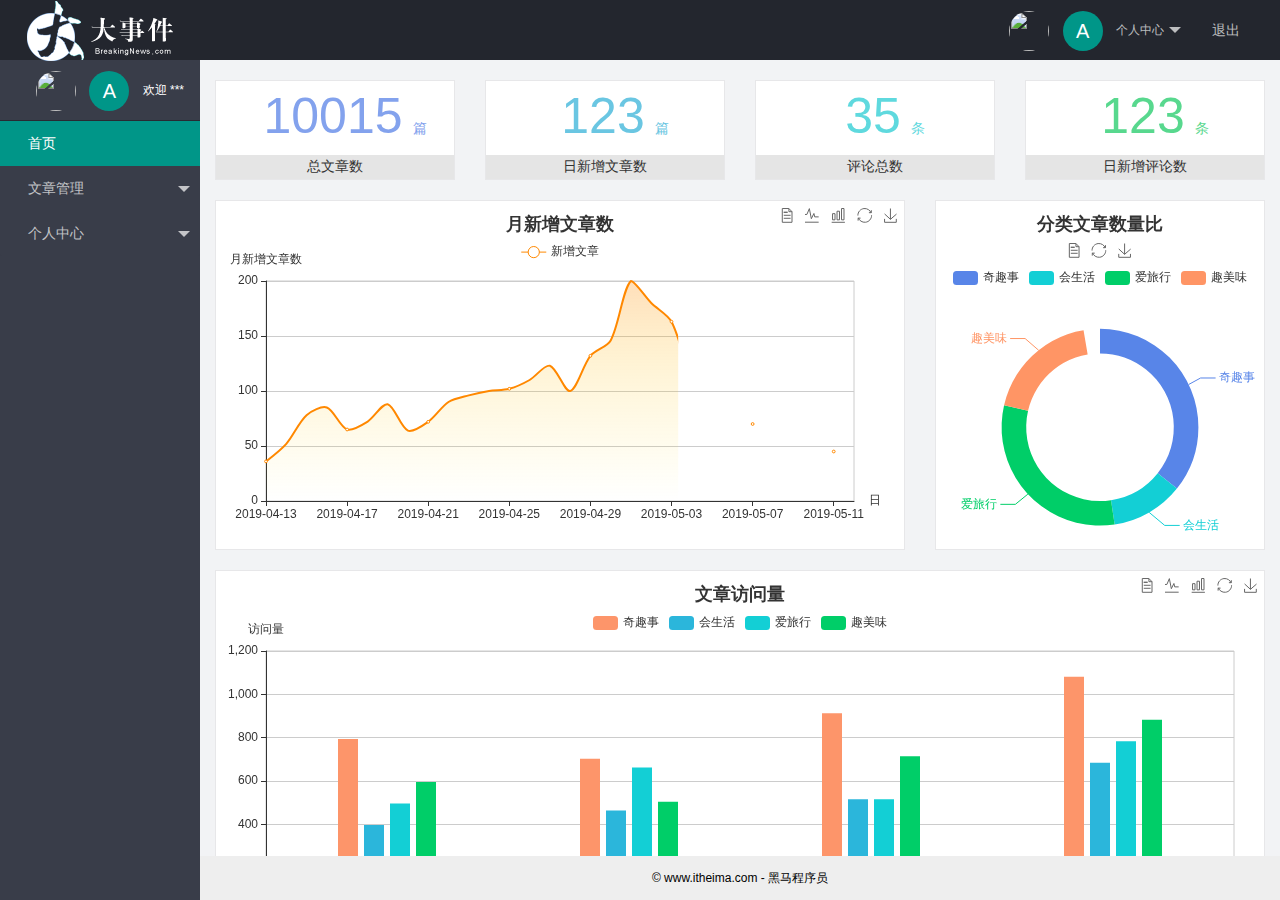
==== commit 60e7a317: "个人中心功能完成" ====
--- a/index.html
+++ b/index.html
@@ -23,9 +23,9 @@
                 个人中心
               </a>
               <dl class="layui-nav-child">
-                <dd><a href="javascript:;">基本资料</a></dd>
-                <dd><a href="javascript:;">更换头像</a></dd>
-                <dd><a href="javascript:;">重置密码</a></dd>
+                <dd><a href="/user/user_info.html" target="fm">基本资料</a></dd>
+                <dd><a href="/user/user_avatar.html" target="fm">更换头像</a></dd>
+                <dd><a href="/user/user_pwd.html" target="fm">重置密码</a></dd>
               </dl>
             </li>
             <li class="layui-nav-item">
@@ -64,13 +64,13 @@
                 <a href="javascript:;"><span class="iconfont icon-user"></span>个人中心</a>
                 <dl class="layui-nav-child">
                   <dd>
-                    <a href="javascript:;"><i class="layui-icon layui-icon-app"></i>基本资料</a>
+                    <a href="/user/user_info.html" target="fm"><i class="layui-icon layui-icon-app"></i>基本资料</a>
                   </dd>
                   <dd>
-                    <a href="javascript:;"><i class="layui-icon layui-icon-app"></i>更换头像</a>
+                    <a href="/user/user_avatar.html" target="fm"><i class="layui-icon layui-icon-app"></i>更换头像</a>
                   </dd>
                   <dd>
-                    <a href="javascript:;"><i class="layui-icon layui-icon-app"></i>重置密码</a>
+                    <a href="/user/user_pwd.html" target="fm"><i class="layui-icon layui-icon-app"></i>重置密码</a>
                   </dd>
                 </dl>
               </li>
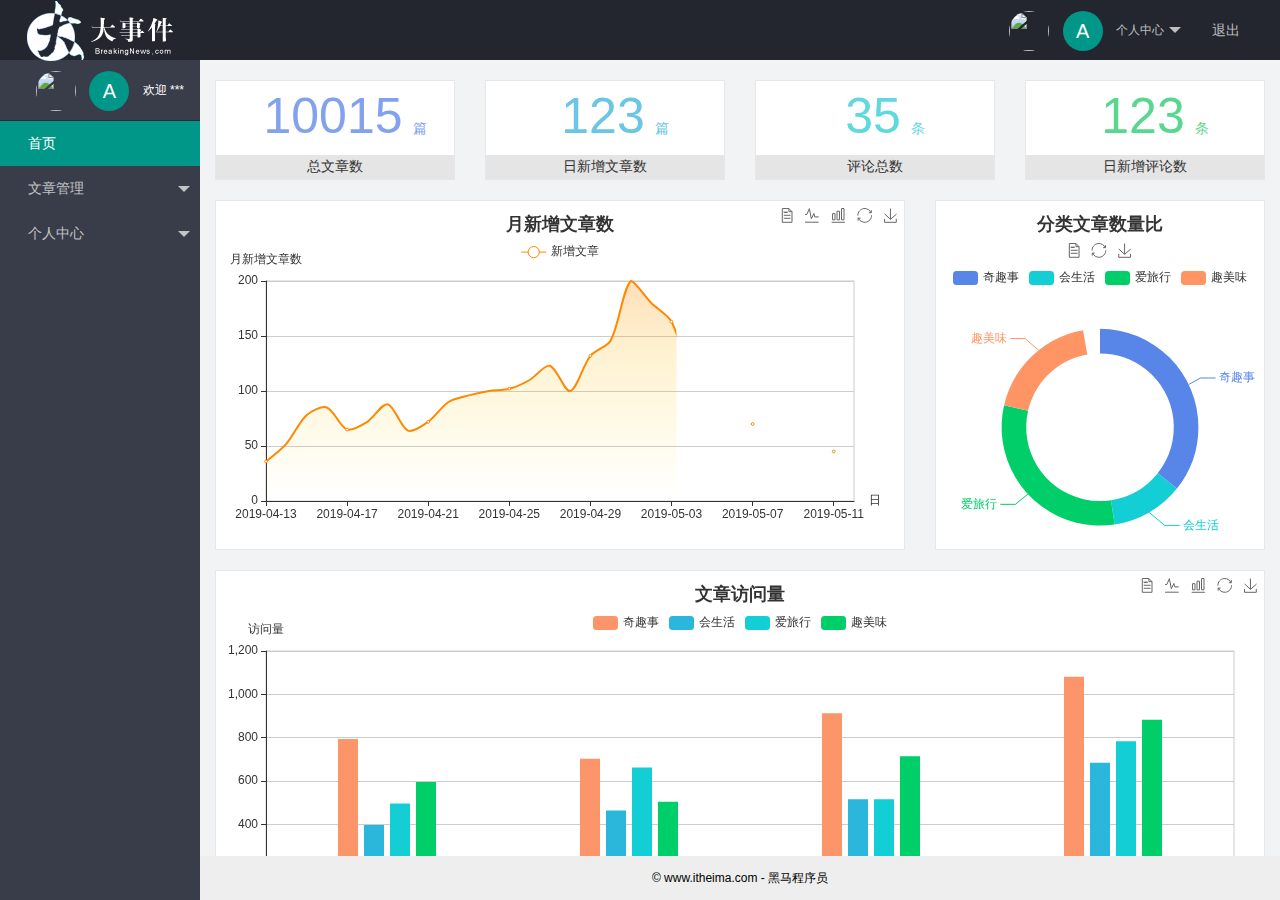
==== commit b409951f: "文章管理功能完成" ====
--- a/index.html
+++ b/index.html
@@ -50,13 +50,13 @@
                 <a class="" href="javascript:;"><span class="iconfont icon-16"></span>文章管理</a>
                 <dl class="layui-nav-child">
                   <dd>
-                    <a href="javascript:;"><i class="layui-icon layui-icon-app"></i>文章类别</a>
+                    <a href="/article/art_cate.html" target="fm"><i class="layui-icon layui-icon-app"></i>文章类别</a>
                   </dd>
                   <dd>
-                    <a href="javascript:;"><i class="layui-icon layui-icon-app"></i>文章列表</a>
+                    <a id="art_list" href="/article/art_list.html" target="fm"><i class="layui-icon layui-icon-app"></i>文章列表</a>
                   </dd>
                   <dd>
-                    <a href="javascript:;"><i class="layui-icon layui-icon-app"></i>发布文章</a>
+                    <a href="/article/art_pub.html" target="fm"><i class="layui-icon layui-icon-app"></i>发布文章</a>
                   </dd>
                 </dl>
               </li>
